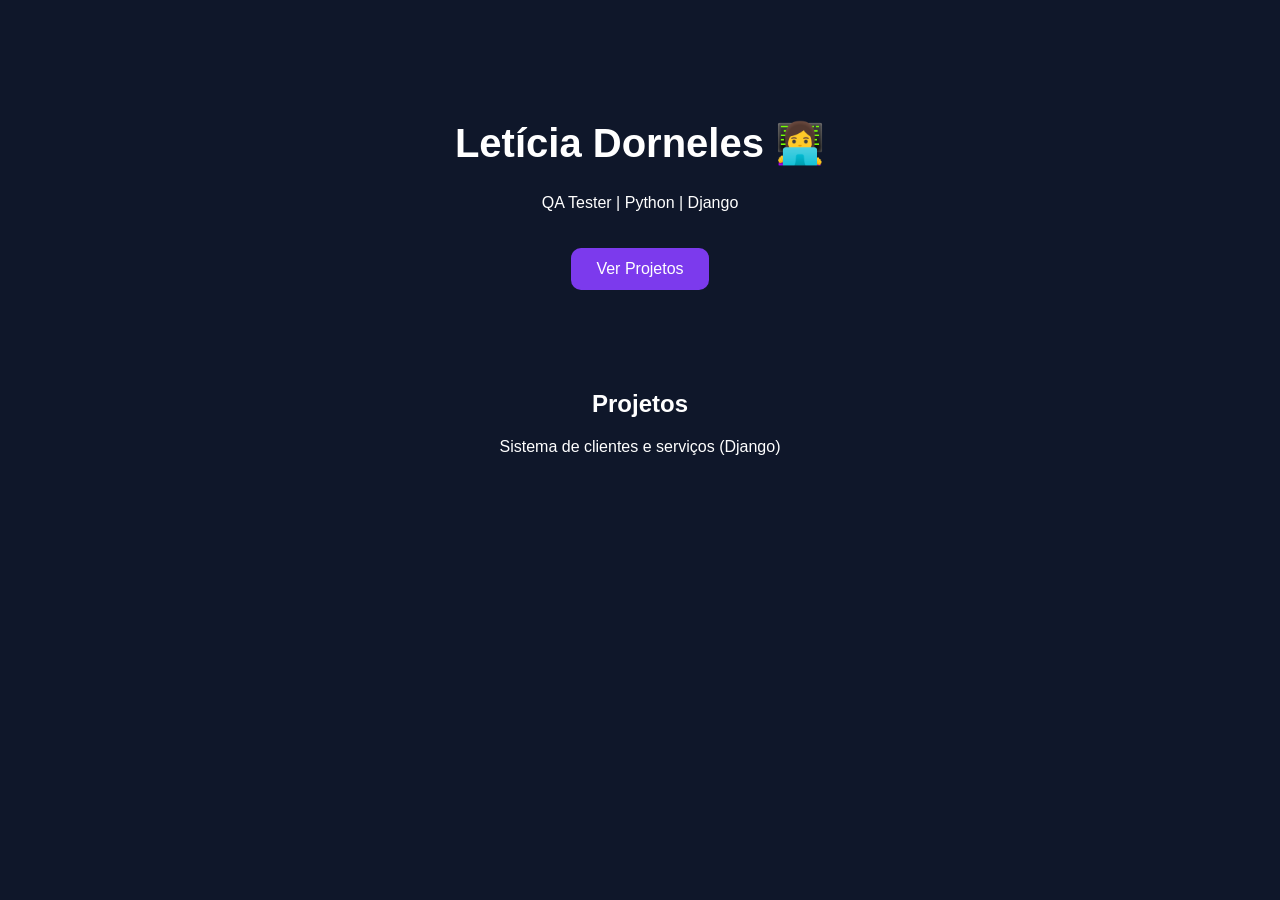
==== index.html @ 6a43550b "Add initial portfolio HTML structure" ====
<!DOCTYPE html>
<html lang="pt">
<head>
  <meta charset="UTF-8">
  <title>Letícia Dorneles | Portfólio</title>
  <style>
    body {
      margin: 0;
      font-family: Arial;
      background: #0f172a;
      color: white;
      text-align: center;
    }

    .hero {
      margin-top: 120px;
    }

    h1 {
      font-size: 40px;
    }

    .btn {
      display: inline-block;
      margin-top: 20px;
      background: #7c3aed;
      padding: 12px 25px;
      border-radius: 10px;
      text-decoration: none;
      color: white;
    }

    section {
      margin-top: 100px;
    }
  </style>
</head>

<body>

  <div class="hero">
    <h1>Letícia Dorneles 👩‍💻</h1>
    <p>QA Tester | Python | Django</p>
    <a href="#projetos" class="btn">Ver Projetos</a>
  </div>

  <section id="projetos">
    <h2>Projetos</h2>
    <p>Sistema de clientes e serviços (Django)</p>
  </section>

</body>
</html>
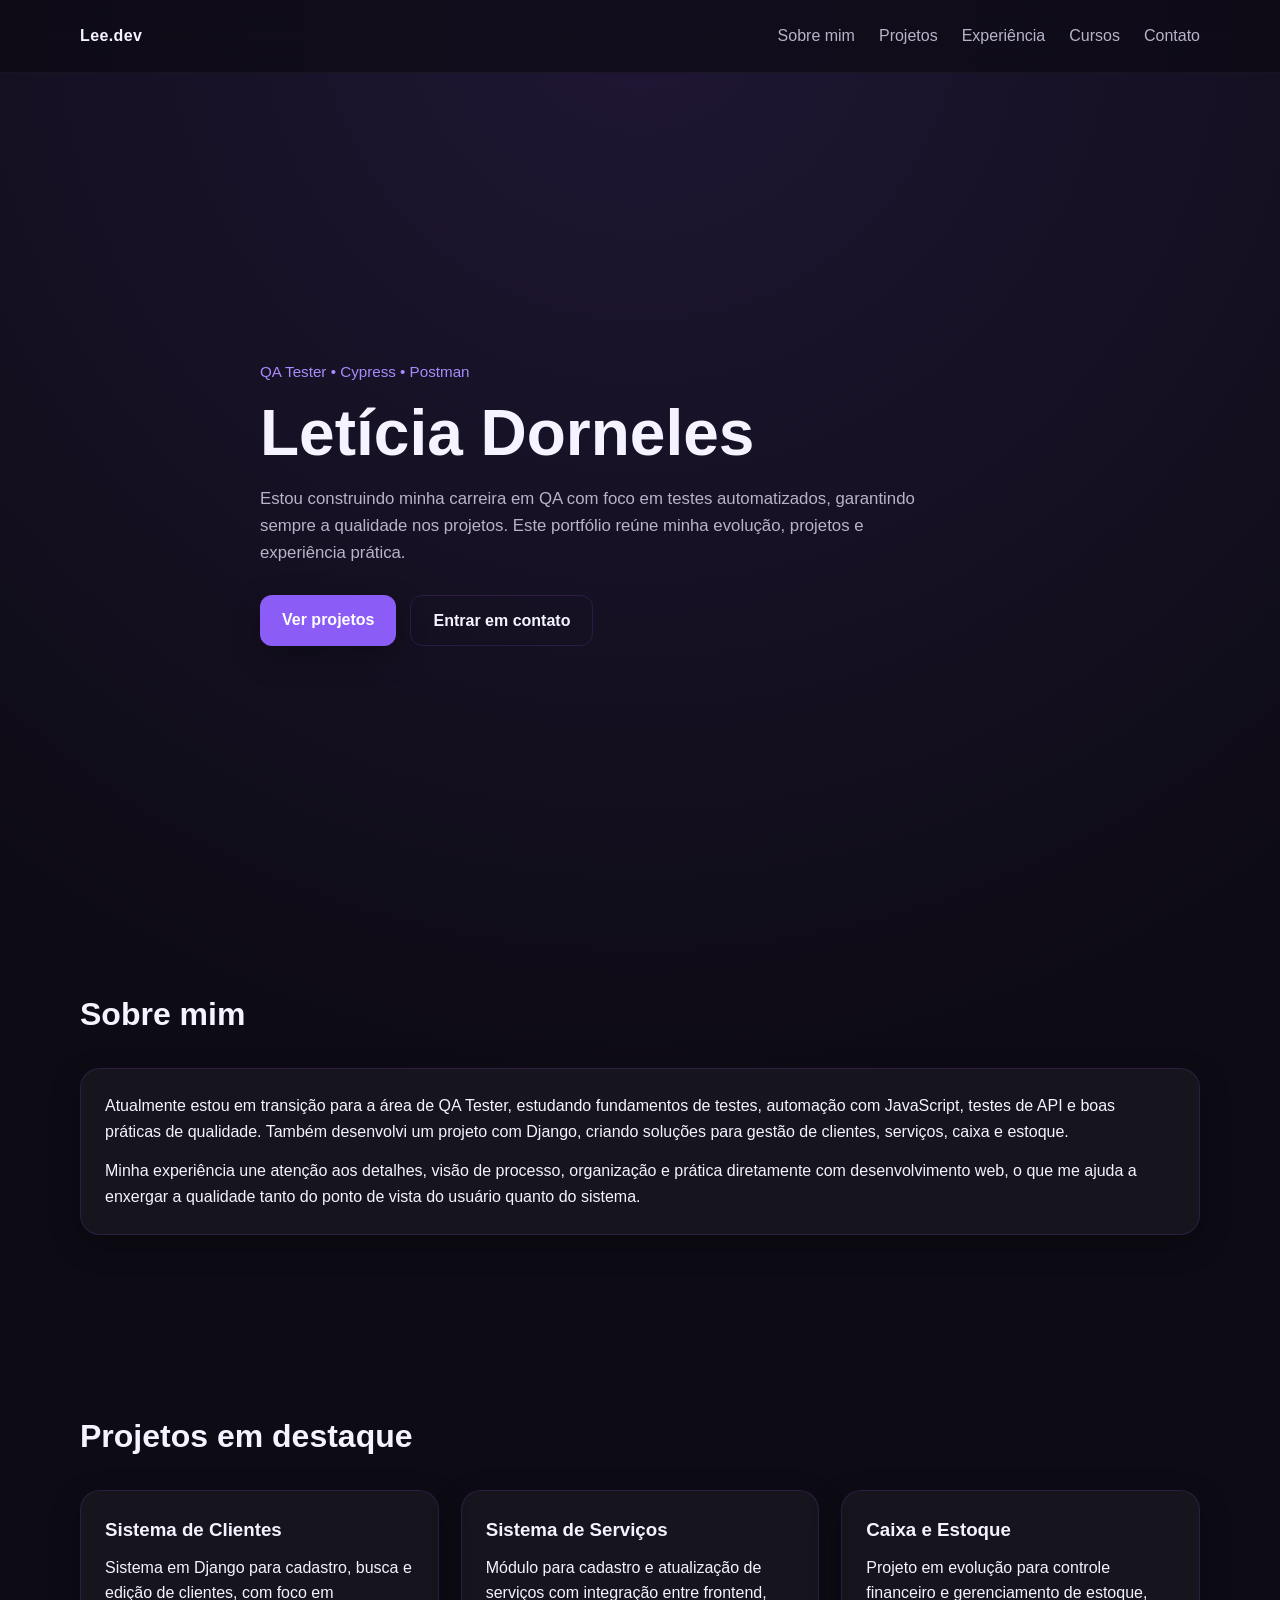
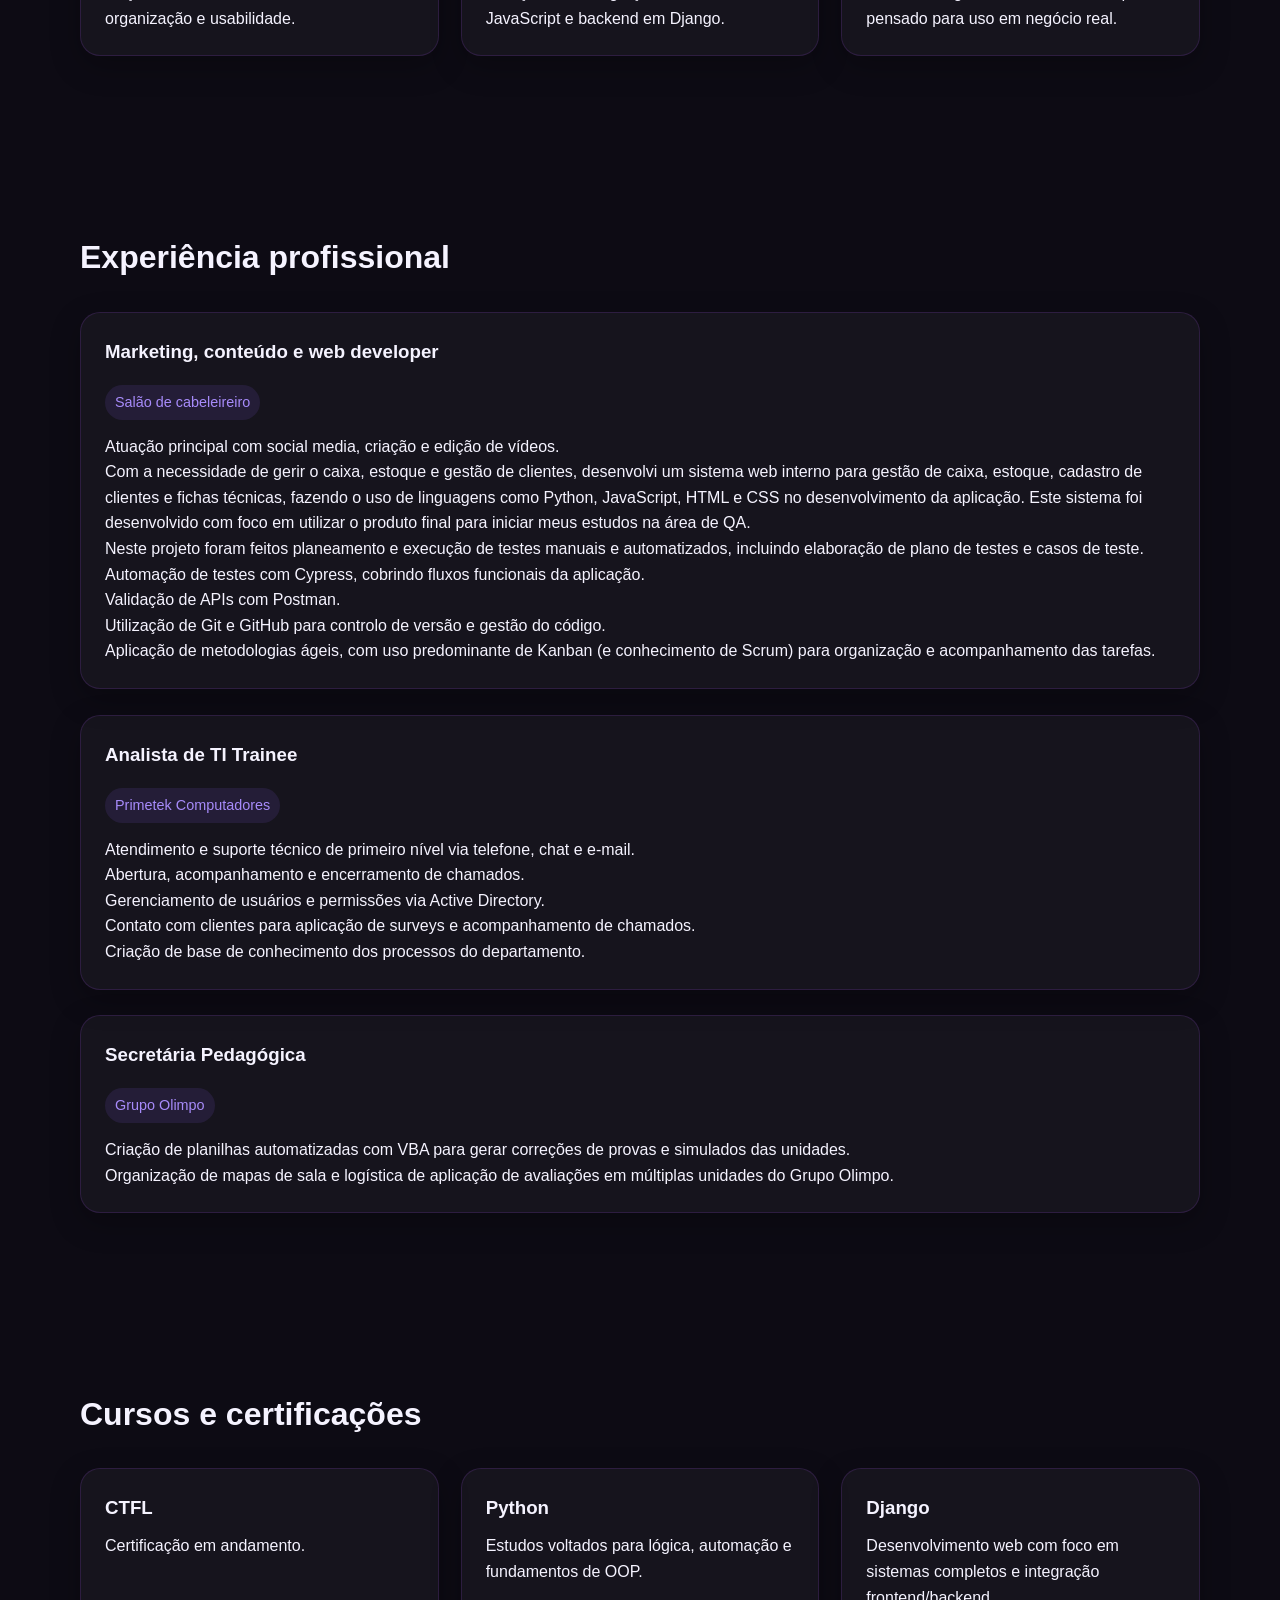
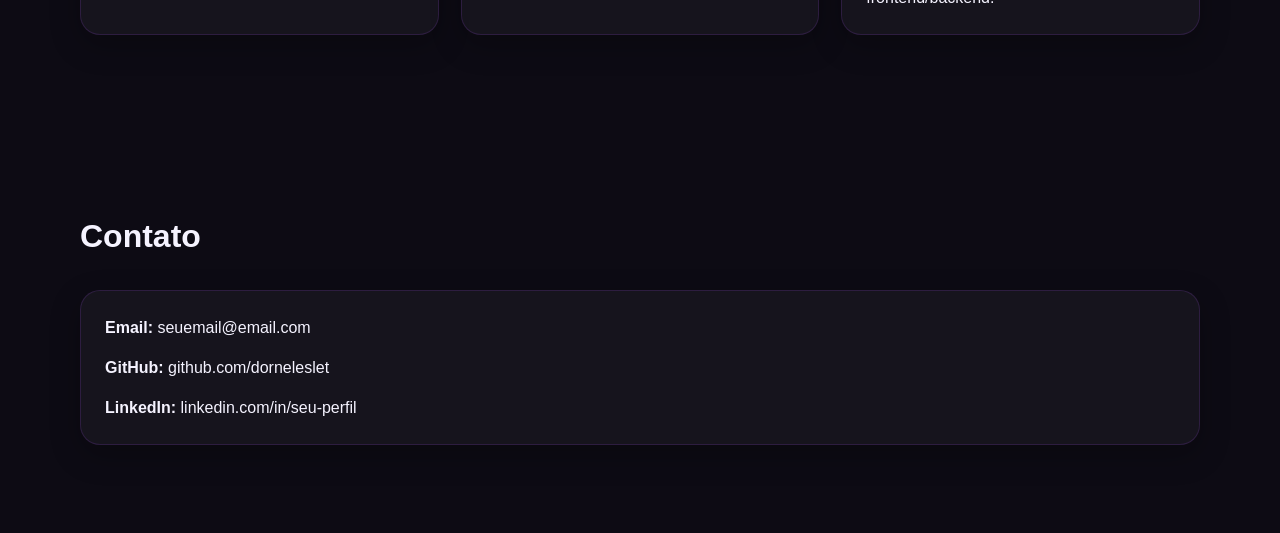
==== commit e3a874b0: "Ajustando aba experiência" ====
--- a/index.html
+++ b/index.html
@@ -1,53 +1,177 @@
 <!DOCTYPE html>
-<html lang="pt">
+<html lang="pt-BR">
 <head>
-  <meta charset="UTF-8">
-  <title>Letícia Dorneles | Portfólio</title>
-  <style>
-    body {
-      margin: 0;
-      font-family: Arial;
-      background: #0f172a;
-      color: white;
-      text-align: center;
-    }
+  <meta charset="UTF-8" />
+  <meta name="viewport" content="width=device-width, initial-scale=1.0" />
+  <title>Lee | Portfólio</title>
+  <link rel="stylesheet" href="css/style.css" />
+</head>
+<body>
+  <header class="header">
+    <nav class="nav container">
+      <a href="#inicio" class="logo">Lee.dev</a>
 
-    .hero {
-      margin-top: 120px;
-    }
+      <button class="menu-toggle" id="menu-toggle" aria-label="Abrir menu">
+        ☰
+      </button>
 
-    h1 {
-      font-size: 40px;
-    }
+      <ul class="nav-links" id="nav-links">
+        <li><a href="#sobre">Sobre mim</a></li>
+        <li><a href="#projetos">Projetos</a></li>
+        <li><a href="#experiencia">Experiência</a></li>
+        <li><a href="#cursos">Cursos</a></li>
+        <li><a href="#contato">Contato</a></li>
+      </ul>
+    </nav>
+  </header>
 
-    .btn {
-      display: inline-block;
-      margin-top: 20px;
-      background: #7c3aed;
-      padding: 12px 25px;
-      border-radius: 10px;
-      text-decoration: none;
-      color: white;
-    }
+  <main>
+    <section id="inicio" class="hero">
+      <div class="container hero-content">
+        <p class="eyebrow">QA Tester • Cypress • Postman</p>
+        <h1>Letícia Dorneles</h1>
+        <p class="hero-text">
+          Estou construindo minha carreira em QA com foco em testes automatizados,
+          garantindo sempre a qualidade nos projetos.
+          Este portfólio reúne minha evolução,
+          projetos e experiência prática.
+        </p>
+        <div class="hero-actions">
+          <a href="#projetos" class="btn btn-primary">Ver projetos</a>
+          <a href="#contato" class="btn btn-secondary">Entrar em contato</a>
+        </div>
+      </div>
+    </section>
 
-    section {
-      margin-top: 100px;
-    }
-  </style>
-</head>
+    <section id="sobre" class="section">
+      <div class="container">
+        <h2 class="section-title">Sobre mim</h2>
+        <div class="card">
+          <p>
+            Atualmente estou em transição para a área de QA Tester, estudando fundamentos
+            de testes, automação com JavaScript, testes de API e boas práticas de qualidade.
+            Também desenvolvi um projeto com Django, criando soluções para gestão de clientes,
+            serviços, caixa e estoque.
+          </p>
+          <p>
+            Minha experiência une atenção aos detalhes, visão de processo, organização
+            e prática diretamente com desenvolvimento web, o que me ajuda a enxergar a qualidade
+            tanto do ponto de vista do usuário quanto do sistema.
+          </p>
+        </div>
+      </div>
+    </section>
 
-<body>
+    <section id="projetos" class="section">
+      <div class="container">
+        <h2 class="section-title">Projetos em destaque</h2>
+        <div class="grid">
+          <article class="card project-card">
+            <h3>Sistema de Clientes</h3>
+            <p>
+              Sistema em Django para cadastro, busca e edição de clientes, com foco em
+              organização e usabilidade.
+            </p>
+          </article>
 
-  <div class="hero">
-    <h1>Letícia Dorneles 👩‍💻</h1>
-    <p>QA Tester | Python | Django</p>
-    <a href="#projetos" class="btn">Ver Projetos</a>
-  </div>
+          <article class="card project-card">
+            <h3>Sistema de Serviços</h3>
+            <p>
+              Módulo para cadastro e atualização de serviços com integração entre frontend,
+              JavaScript e backend em Django.
+            </p>
+          </article>
 
-  <section id="projetos">
-    <h2>Projetos</h2>
-    <p>Sistema de clientes e serviços (Django)</p>
-  </section>
+          <article class="card project-card">
+            <h3>Caixa e Estoque</h3>
+            <p>
+              Projeto em evolução para controle financeiro e gerenciamento de estoque,
+              pensado para uso em negócio real.
+            </p>
+          </article>
+        </div>
+      </div>
+    </section>
 
+    <section id="experiencia" class="section">
+      <div class="container">
+        <h2 class="section-title">Experiência profissional</h2>
+        <div class="card">
+          <h3>Marketing, conteúdo e web developer</h3>
+          <span class="tag">Salão de cabeleireiro</span>
+          <p>
+            Atuação principal com social media, criação e edição de vídeos. <br>
+            Com a necessidade de gerir o caixa, estoque e gestão de clientes, desenvolvi um sistema web interno
+            para gestão de caixa, estoque, cadastro de clientes e fichas técnicas, fazendo o uso de linguagens como Python, JavaScript,
+            HTML e CSS no desenvolvimento da aplicação. Este sistema foi desenvolvido com foco em utilizar o produto final para iniciar
+            meus estudos na área de QA. <br>
+            Neste projeto foram feitos planeamento e execução de testes manuais e automatizados, incluindo elaboração de plano de testes e casos de teste. <br>
+            Automação de testes com Cypress, cobrindo fluxos funcionais da aplicação. <br>
+            Validação de APIs com Postman. <br>
+            Utilização de Git e GitHub para controlo de versão e gestão do código. <br>
+            Aplicação de metodologias ágeis, com uso predominante de Kanban (e conhecimento de Scrum) para organização e acompanhamento das tarefas.
+          </p>
+        </div>
+        <br>
+        <div class="card">
+          <h3>Analista de TI Trainee</h3>
+          <span class="tag">Primetek Computadores</span>
+          <p>
+            Atendimento e suporte técnico de primeiro nível via telefone, chat e e-mail. <br>
+            Abertura, acompanhamento e encerramento de chamados. <br>
+            Gerenciamento de usuários e permissões via Active Directory. <br>
+            Contato com clientes para aplicação de surveys e acompanhamento de chamados. <br>
+            Criação de base de conhecimento dos processos do departamento. <br>
+          </p>
+        </div>
+        <br>
+        <div class="card">
+          <h3>Secretária Pedagógica</h3>
+          <span class="tag">Grupo Olimpo</span>
+          <p>
+            Criação de planilhas automatizadas com VBA para gerar correções de provas e simulados das unidades. <br>
+            Organização de mapas de sala e logística de aplicação de avaliações em múltiplas unidades do Grupo Olimpo. <br>
+          </p>
+        </div>
+      </div>
+
+      
+    </section>
+
+    <section id="cursos" class="section">
+      <div class="container">
+        <h2 class="section-title">Cursos e certificações</h2>
+        <div class="grid">
+          <div class="card">
+            <h3>CTFL</h3>
+            <p>Certificação em andamento.</p>
+          </div>
+
+          <div class="card">
+            <h3>Python</h3>
+            <p>Estudos voltados para lógica, automação e fundamentos de OOP.</p>
+          </div>
+
+          <div class="card">
+            <h3>Django</h3>
+            <p>Desenvolvimento web com foco em sistemas completos e integração frontend/backend.</p>
+          </div>
+        </div>
+      </div>
+    </section>
+
+    <section id="contato" class="section">
+      <div class="container">
+        <h2 class="section-title">Contato</h2>
+        <div class="card">
+          <p><strong>Email:</strong> seuemail@email.com</p>
+          <p><strong>GitHub:</strong> github.com/dorneleslet</p>
+          <p><strong>LinkedIn:</strong> linkedin.com/in/seu-perfil</p>
+        </div>
+      </div>
+    </section>
+  </main>
+
+  <script src="js/script.js"></script>
 </body>
-</html>
+</html>
--- a/css/style.css
+++ b/css/style.css
@@ -0,0 +1,231 @@
+:root {
+  --bg: #0d0b14;
+  --bg-soft: #151221;
+  --card: rgba(255, 255, 255, 0.04);
+  --border: rgba(168, 85, 247, 0.16);
+  --text: #f5f3ff;
+  --text-soft: #b9b3c9;
+  --primary: #8b5cf6;
+  --primary-soft: #a78bfa;
+  --shadow: 0 10px 30px rgba(0, 0, 0, 0.25);
+}
+
+* {
+  margin: 0;
+  padding: 0;
+  box-sizing: border-box;
+}
+
+html {
+  scroll-behavior: smooth;
+}
+
+body {
+  background:
+    radial-gradient(circle at top, rgba(139, 92, 246, 0.14), transparent 30%),
+    var(--bg);
+  color: var(--text);
+  font-family: Arial, Helvetica, sans-serif;
+  line-height: 1.6;
+}
+
+a {
+  color: inherit;
+  text-decoration: none;
+}
+
+ul {
+  list-style: none;
+}
+
+.container {
+  width: min(1120px, 90%);
+  margin: 0 auto;
+}
+
+.header {
+  position: sticky;
+  top: 0;
+  z-index: 1000;
+  backdrop-filter: blur(16px);
+  background: rgba(13, 11, 20, 0.72);
+  border-bottom: 1px solid rgba(255, 255, 255, 0.04);
+}
+
+.nav {
+  min-height: 72px;
+  display: flex;
+  align-items: center;
+  justify-content: space-between;
+}
+
+.logo {
+  font-weight: 700;
+  letter-spacing: 0.4px;
+}
+
+.nav-links {
+  display: flex;
+  gap: 24px;
+}
+
+.nav-links a {
+  color: var(--text-soft);
+  transition: 0.25s;
+}
+
+.nav-links a:hover {
+  color: var(--primary-soft);
+}
+
+.menu-toggle {
+  display: none;
+  background: transparent;
+  border: none;
+  color: var(--text);
+  font-size: 28px;
+  cursor: pointer;
+}
+
+.hero {
+  min-height: calc(100vh - 72px);
+  display: flex;
+  align-items: center;
+  padding: 72px 0 40px;
+}
+
+.hero-content {
+  max-width: 760px;
+}
+
+.eyebrow {
+  color: var(--primary-soft);
+  margin-bottom: 14px;
+  font-size: 0.95rem;
+}
+
+.hero h1 {
+  font-size: clamp(2.2rem, 5vw, 4.2rem);
+  line-height: 1.1;
+  margin-bottom: 18px;
+}
+
+.hero-text {
+  max-width: 680px;
+  color: var(--text-soft);
+  margin-bottom: 28px;
+  font-size: 1.05rem;
+}
+
+.hero-actions {
+  display: flex;
+  gap: 14px;
+  flex-wrap: wrap;
+}
+
+.btn {
+  display: inline-block;
+  padding: 12px 22px;
+  border-radius: 12px;
+  font-weight: 600;
+  transition: 0.25s ease;
+}
+
+.btn-primary {
+  background: var(--primary);
+  color: white;
+  box-shadow: var(--shadow);
+}
+
+.btn-primary:hover {
+  transform: translateY(-2px);
+  background: #7c3aed;
+}
+
+.btn-secondary {
+  border: 1px solid var(--border);
+  background: transparent;
+  color: var(--text);
+}
+
+.btn-secondary:hover {
+  background: rgba(255, 255, 255, 0.04);
+}
+
+.section {
+  padding: 88px 0;
+}
+
+.section-title {
+  font-size: 2rem;
+  margin-bottom: 28px;
+}
+
+.grid {
+  display: grid;
+  grid-template-columns: repeat(3, 1fr);
+  gap: 22px;
+}
+
+.card {
+  background: var(--card);
+  border: 1px solid var(--border);
+  border-radius: 20px;
+  padding: 24px;
+  box-shadow: var(--shadow);
+}
+
+.card h3 {
+  margin-bottom: 10px;
+}
+
+.card p + p {
+  margin-top: 14px;
+}
+
+.project-card {
+  transition: transform 0.25s ease, border-color 0.25s ease;
+}
+
+.project-card:hover {
+  transform: translateY(-4px);
+  border-color: rgba(168, 85, 247, 0.32);
+}
+
+.tag {
+  display: inline-block;
+  margin: 8px 0 14px;
+  padding: 6px 10px;
+  border-radius: 999px;
+  background: rgba(139, 92, 246, 0.12);
+  color: var(--primary-soft);
+  font-size: 0.9rem;
+}
+
+@media (max-width: 900px) {
+  .grid {
+    grid-template-columns: 1fr;
+  }
+
+  .nav-links {
+    position: absolute;
+    top: 72px;
+    right: 5%;
+    width: 220px;
+    flex-direction: column;
+    gap: 16px;
+    padding: 20px;
+    border-radius: 16px;
+    background: #171322;
+    border: 1px solid var(--border);
+    display: none;
+  }
+
+  .nav-links.active {
+    display: flex;
+  }
+
+  .menu-toggle {
+    display: block;
+  }
+}
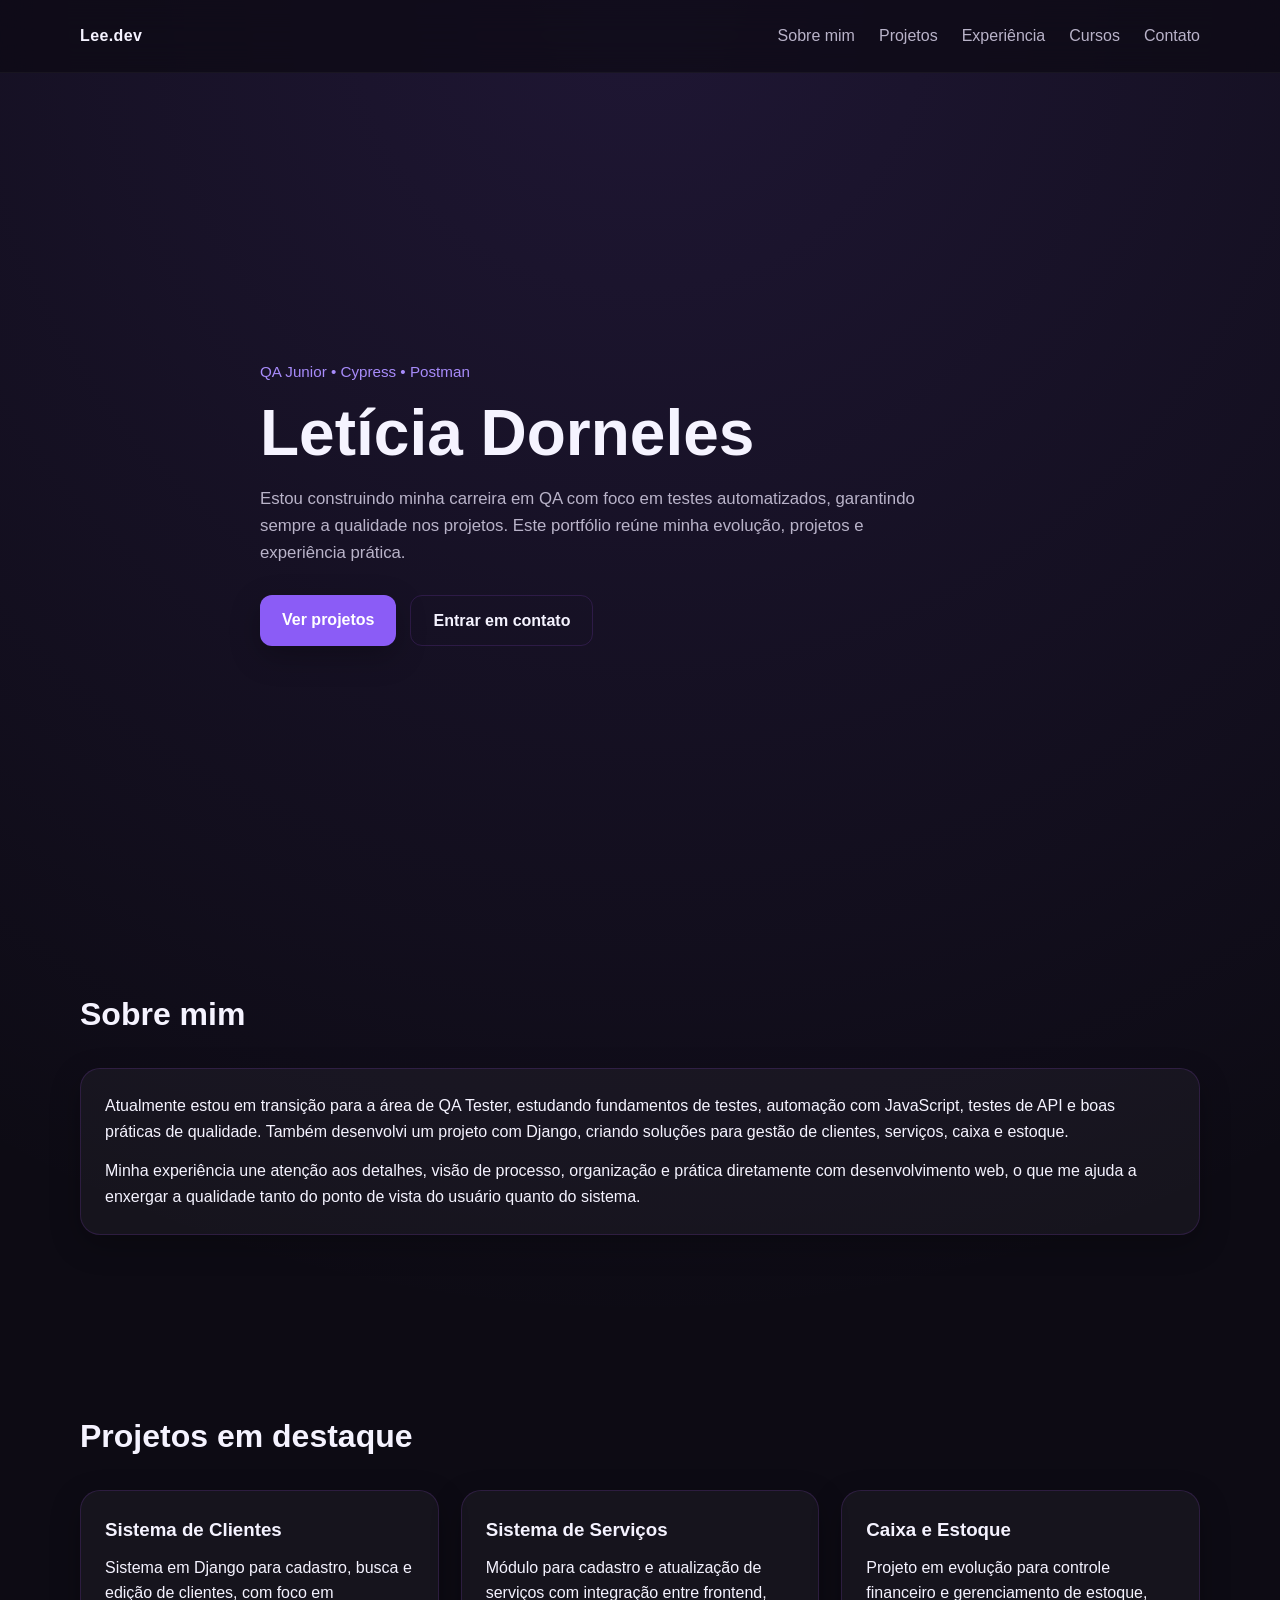
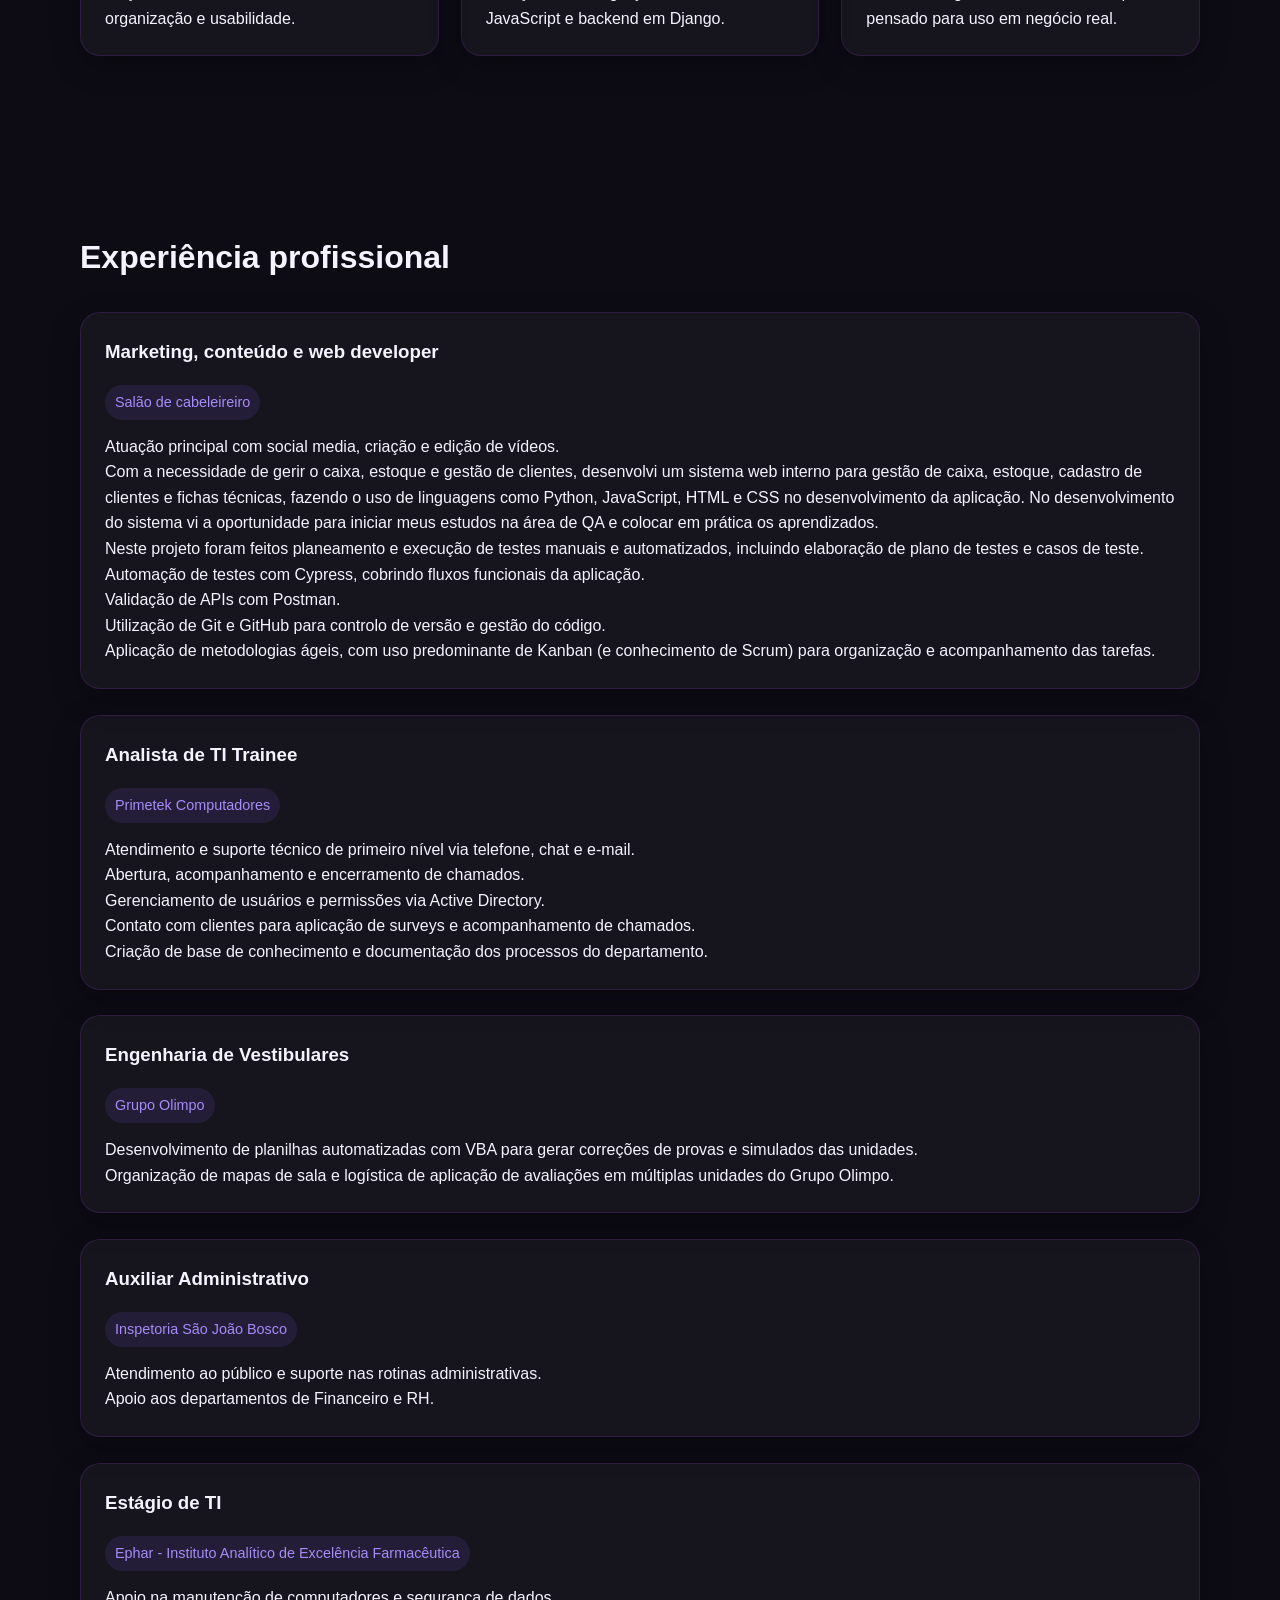
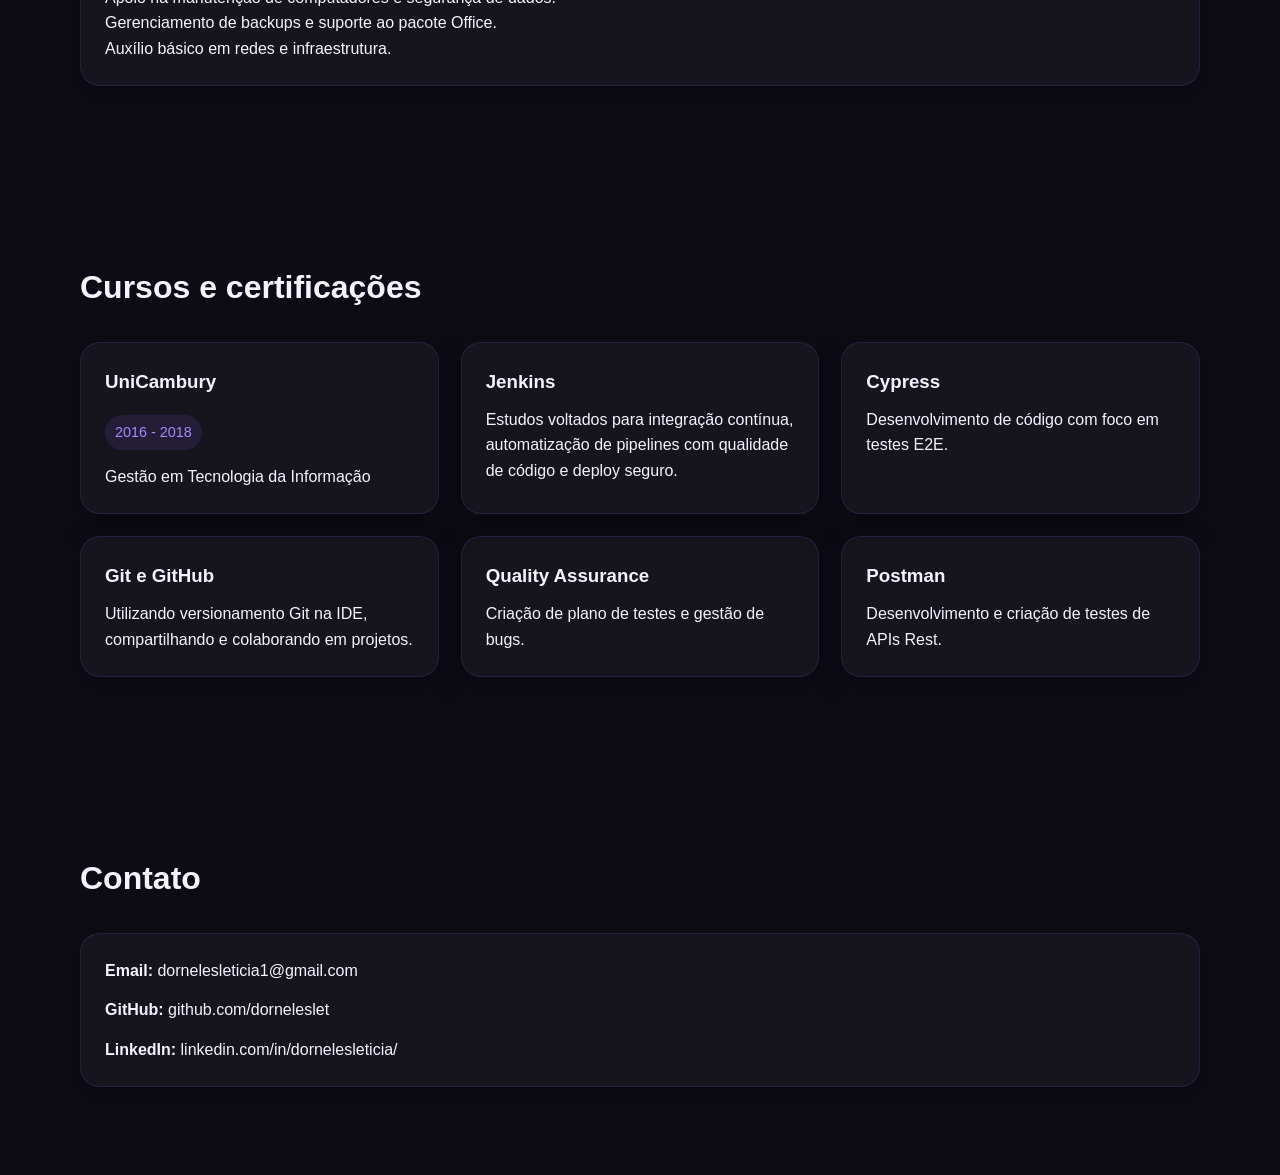
==== commit f71ed3b5: "Adicionando informações em experiência e cursos" ====
--- a/index.html
+++ b/index.html
@@ -28,7 +28,7 @@
   <main>
     <section id="inicio" class="hero">
       <div class="container hero-content">
-        <p class="eyebrow">QA Tester • Cypress • Postman</p>
+        <p class="eyebrow">QA Junior • Cypress • Postman</p>
         <h1>Letícia Dorneles</h1>
         <p class="hero-text">
           Estou construindo minha carreira em QA com foco em testes automatizados,
@@ -103,8 +103,8 @@
             Atuação principal com social media, criação e edição de vídeos. <br>
             Com a necessidade de gerir o caixa, estoque e gestão de clientes, desenvolvi um sistema web interno
             para gestão de caixa, estoque, cadastro de clientes e fichas técnicas, fazendo o uso de linguagens como Python, JavaScript,
-            HTML e CSS no desenvolvimento da aplicação. Este sistema foi desenvolvido com foco em utilizar o produto final para iniciar
-            meus estudos na área de QA. <br>
+            HTML e CSS no desenvolvimento da aplicação. No desenvolvimento do sistema vi a oportunidade para iniciar
+            meus estudos na área de QA e colocar em prática os aprendizados. <br>
             Neste projeto foram feitos planeamento e execução de testes manuais e automatizados, incluindo elaboração de plano de testes e casos de teste. <br>
             Automação de testes com Cypress, cobrindo fluxos funcionais da aplicação. <br>
             Validação de APIs com Postman. <br>
@@ -121,16 +121,35 @@
             Abertura, acompanhamento e encerramento de chamados. <br>
             Gerenciamento de usuários e permissões via Active Directory. <br>
             Contato com clientes para aplicação de surveys e acompanhamento de chamados. <br>
-            Criação de base de conhecimento dos processos do departamento. <br>
-          </p>
-        </div>
-        <br>
-        <div class="card">
-          <h3>Secretária Pedagógica</h3>
+            Criação de base de conhecimento e documentação dos processos do departamento. <br>
+          </p>
+        </div>
+        <br>
+        <div class="card">
+          <h3>Engenharia de Vestibulares</h3>
           <span class="tag">Grupo Olimpo</span>
           <p>
-            Criação de planilhas automatizadas com VBA para gerar correções de provas e simulados das unidades. <br>
+            Desenvolvimento de planilhas automatizadas com VBA para gerar correções de provas e simulados das unidades. <br>
             Organização de mapas de sala e logística de aplicação de avaliações em múltiplas unidades do Grupo Olimpo. <br>
+          </p>
+        </div>
+        <br>
+        <div class="card">
+          <h3> Auxiliar Administrativo</h3>
+          <span class="tag">Inspetoria São João Bosco</span>
+          <p>
+            Atendimento ao público e suporte nas rotinas administrativas. <br>
+            Apoio aos departamentos de Financeiro e RH. <br>
+          </p>
+        </div>
+        <br>
+        <div class="card">
+          <h3>Estágio de TI</h3>
+          <span class="tag">Ephar - Instituto Analítico de Excelência Farmacêutica</span>
+          <p>
+            Apoio na manutenção de computadores e segurança de dados. <br>
+            Gerenciamento de backups e suporte ao pacote Office. <br>
+            Auxílio básico em redes e infraestrutura. <br>
           </p>
         </div>
       </div>
@@ -143,18 +162,34 @@
         <h2 class="section-title">Cursos e certificações</h2>
         <div class="grid">
           <div class="card">
-            <h3>CTFL</h3>
-            <p>Certificação em andamento.</p>
-          </div>
-
-          <div class="card">
-            <h3>Python</h3>
-            <p>Estudos voltados para lógica, automação e fundamentos de OOP.</p>
-          </div>
-
-          <div class="card">
-            <h3>Django</h3>
-            <p>Desenvolvimento web com foco em sistemas completos e integração frontend/backend.</p>
+            <h3>UniCambury</h3>
+            <span class="tag">2016 - 2018</span>
+            <p>Gestão em Tecnologia da Informação</p>
+          </div>
+
+          <div class="card">
+            <h3>Jenkins</h3>
+            <p>Estudos voltados para integração contínua, automatização de pipelines com qualidade de código e deploy seguro.</p>
+          </div>
+
+          <div class="card">
+            <h3>Cypress</h3>
+            <p>Desenvolvimento de código com foco em testes E2E.</p>
+          </div>
+
+          <div class="card">
+            <h3>Git e GitHub</h3>
+            <p>Utilizando versionamento Git na IDE, compartilhando e colaborando em projetos.</p>
+          </div>
+
+          <div class="card">
+            <h3>Quality Assurance</h3>
+            <p>Criação de plano de testes e gestão de bugs.</p>
+          </div>
+
+          <div class="card">
+            <h3>Postman</h3>
+            <p>Desenvolvimento e criação de testes de APIs Rest.</p>
           </div>
         </div>
       </div>
@@ -164,9 +199,9 @@
       <div class="container">
         <h2 class="section-title">Contato</h2>
         <div class="card">
-          <p><strong>Email:</strong> seuemail@email.com</p>
+          <p><strong>Email:</strong> dornelesleticia1@gmail.com</p>
           <p><strong>GitHub:</strong> github.com/dorneleslet</p>
-          <p><strong>LinkedIn:</strong> linkedin.com/in/seu-perfil</p>
+          <p><strong>LinkedIn:</strong> linkedin.com/in/dornelesleticia/</p>
         </div>
       </div>
     </section>
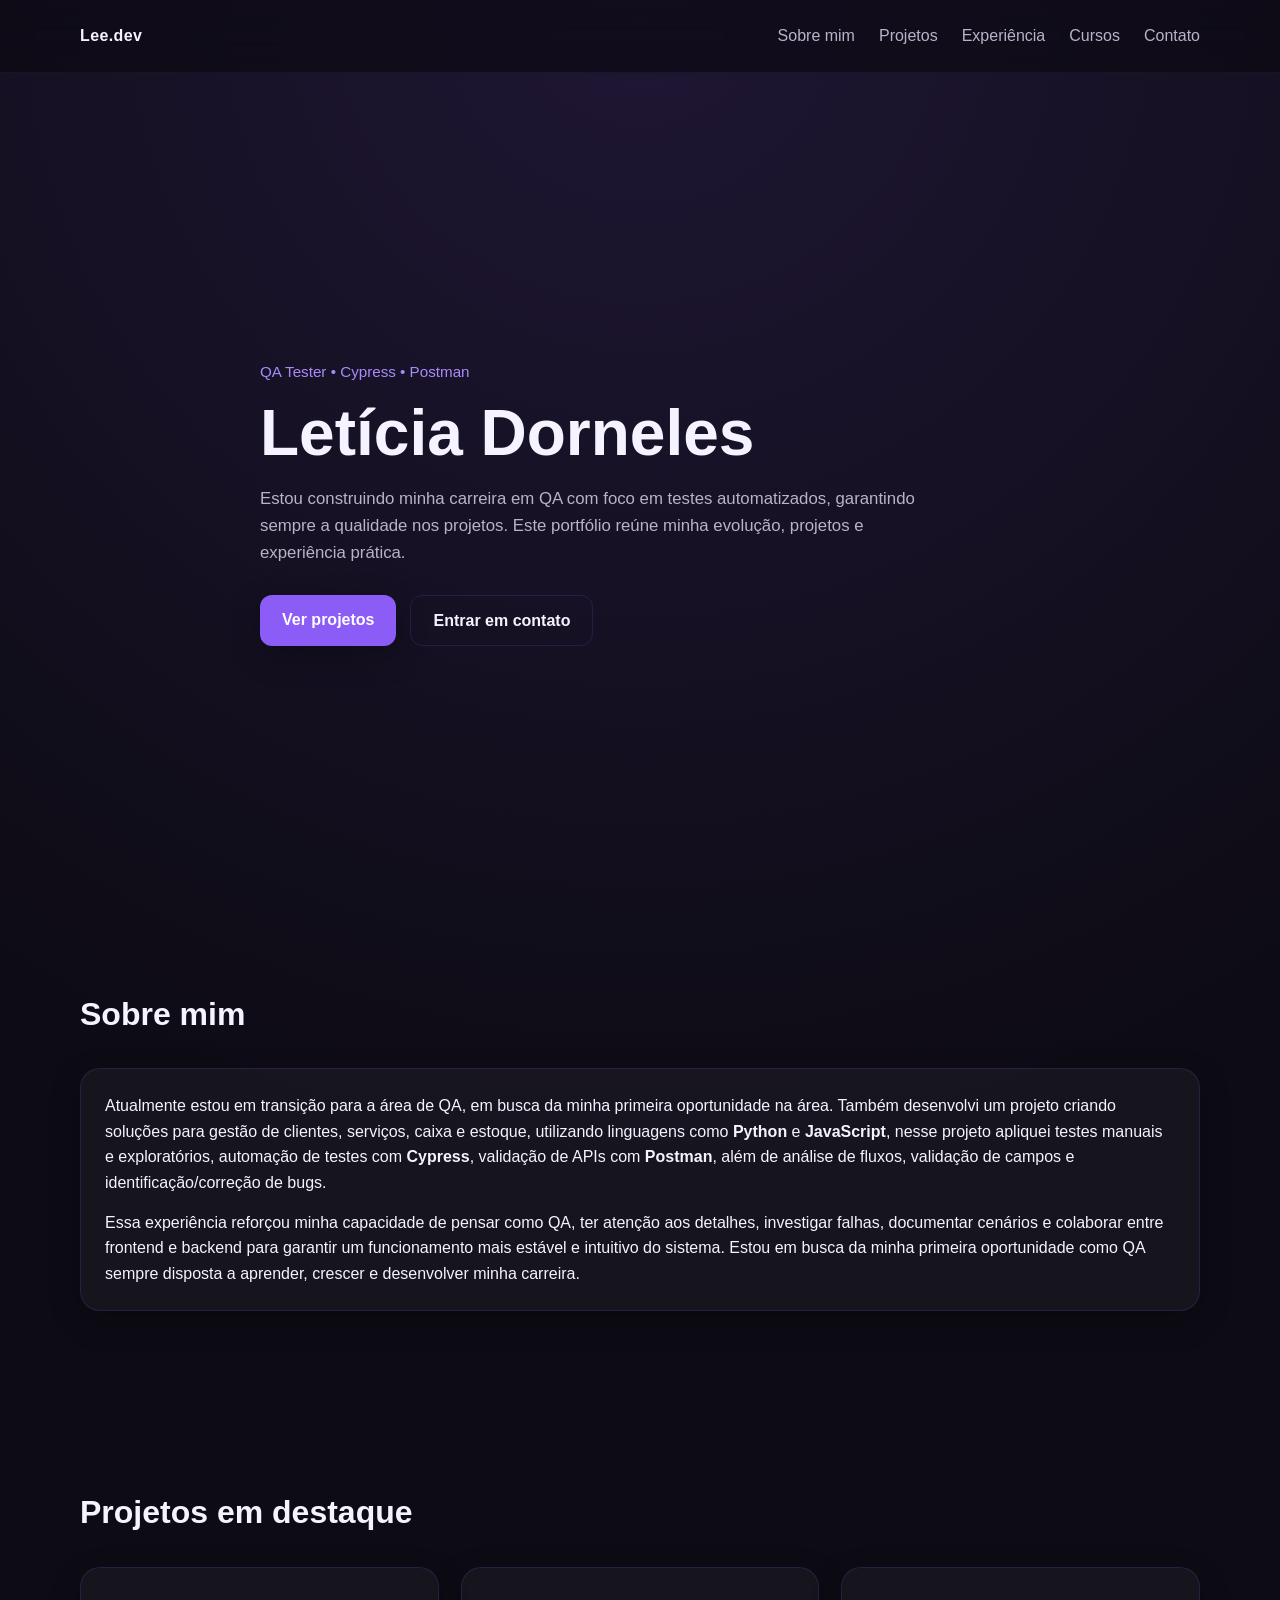
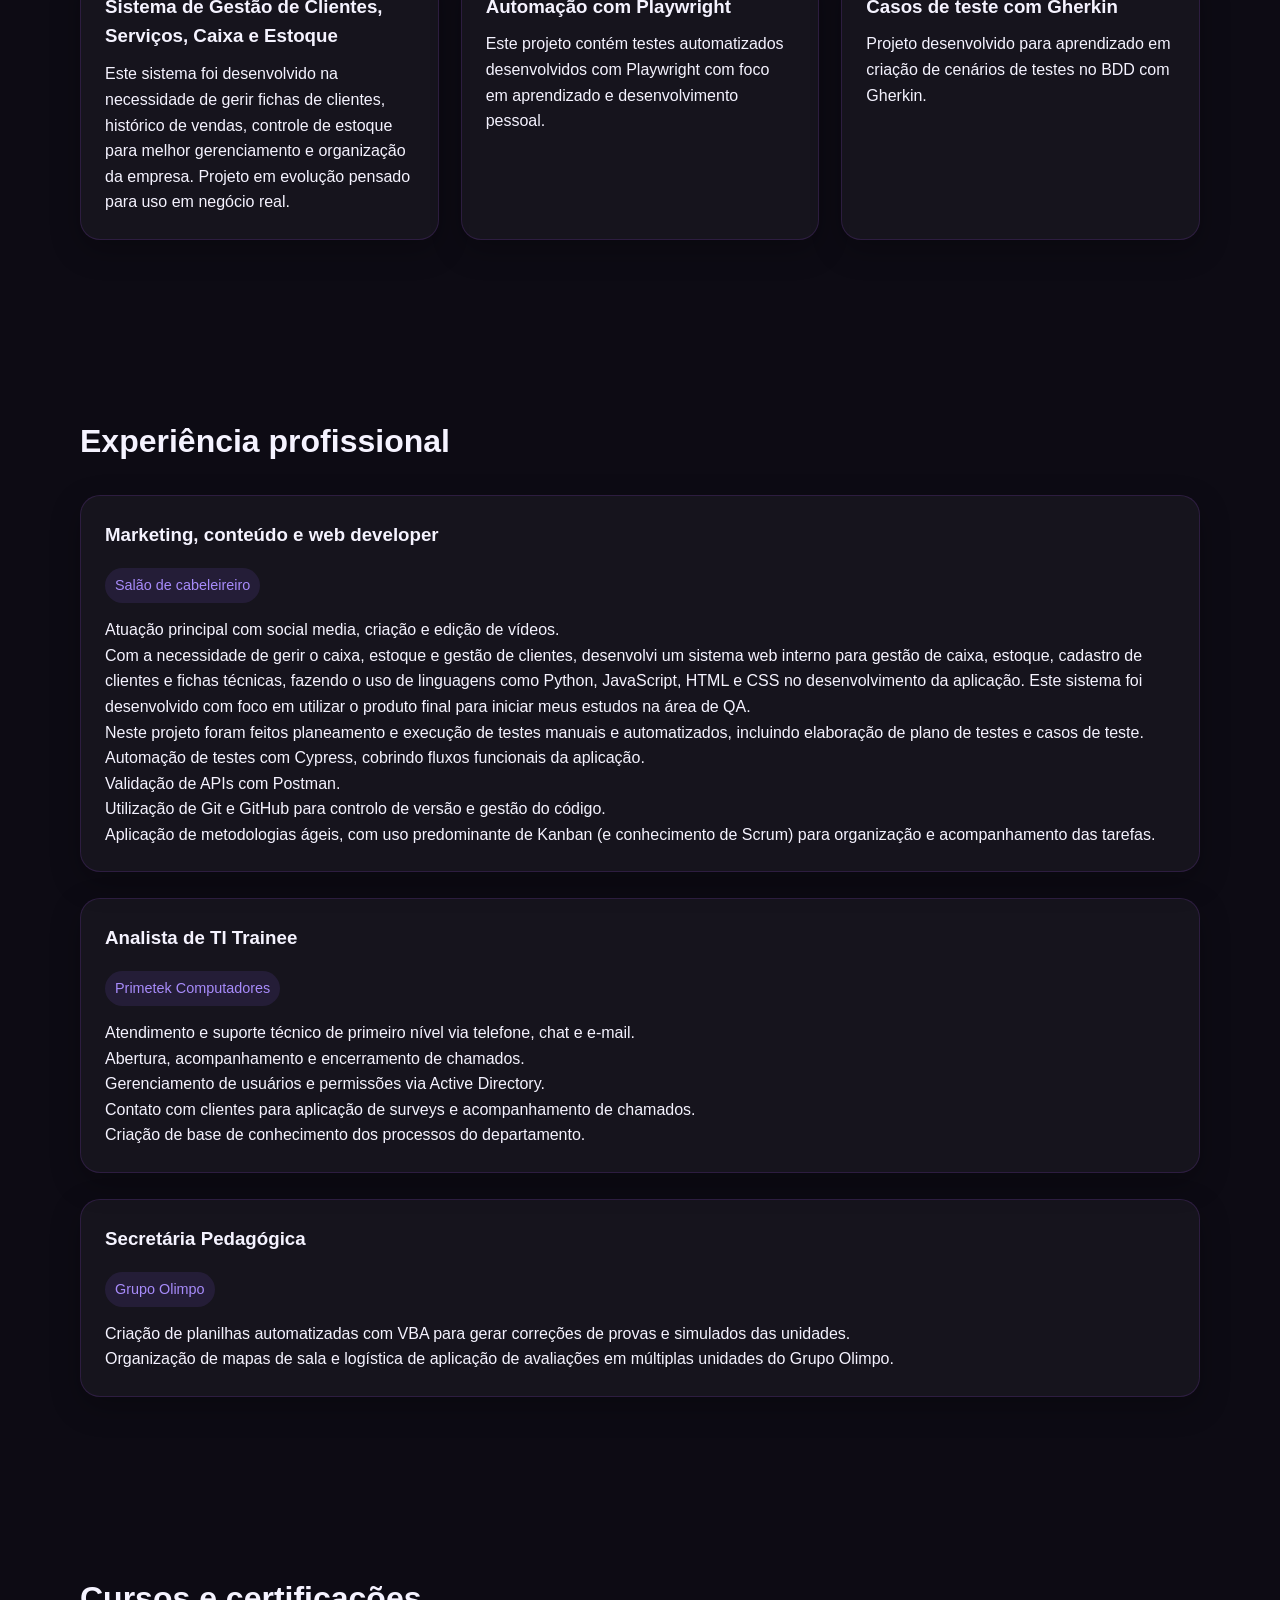
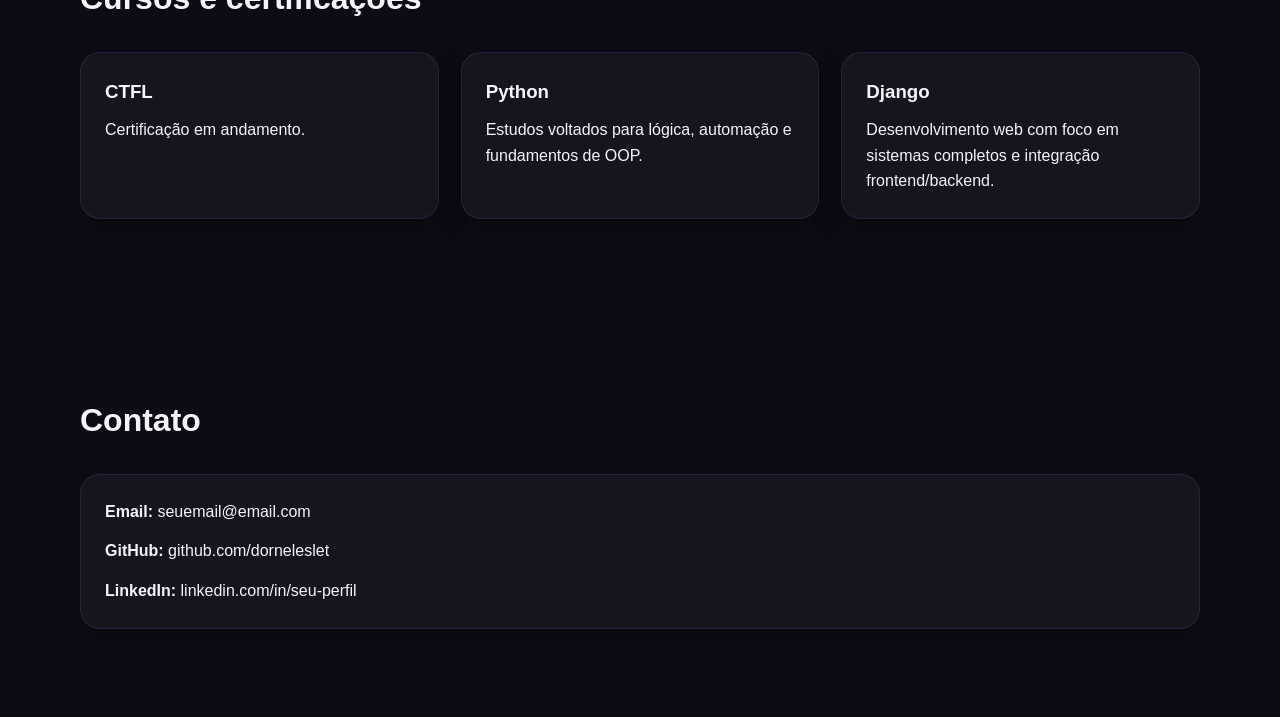
==== commit ddd9a0e2: "Adicionando informações em Sobre Mim" ====
--- a/index.html
+++ b/index.html
@@ -28,7 +28,7 @@
   <main>
     <section id="inicio" class="hero">
       <div class="container hero-content">
-        <p class="eyebrow">QA Junior • Cypress • Postman</p>
+        <p class="eyebrow">QA Tester • Cypress • Postman</p>
         <h1>Letícia Dorneles</h1>
         <p class="hero-text">
           Estou construindo minha carreira em QA com foco em testes automatizados,
@@ -48,15 +48,16 @@
         <h2 class="section-title">Sobre mim</h2>
         <div class="card">
           <p>
-            Atualmente estou em transição para a área de QA Tester, estudando fundamentos
-            de testes, automação com JavaScript, testes de API e boas práticas de qualidade.
-            Também desenvolvi um projeto com Django, criando soluções para gestão de clientes,
-            serviços, caixa e estoque.
+            Atualmente estou em transição para a área de QA, em busca da minha primeira oportunidade na área.
+            Também desenvolvi um projeto criando soluções para gestão de clientes, serviços, caixa e estoque,
+            utilizando linguagens como <strong>Python</strong> e <strong>JavaScript</strong>, nesse projeto apliquei testes manuais e exploratórios,
+            automação de testes com <strong>Cypress</strong>, validação de APIs com <strong>Postman</strong>, além de análise de fluxos,
+            validação de campos e identificação/correção de bugs.
           </p>
           <p>
-            Minha experiência une atenção aos detalhes, visão de processo, organização
-            e prática diretamente com desenvolvimento web, o que me ajuda a enxergar a qualidade
-            tanto do ponto de vista do usuário quanto do sistema.
+            Essa experiência reforçou minha capacidade de pensar como QA, ter atenção aos detalhes, investigar falhas,
+            documentar cenários e colaborar entre frontend e backend para garantir um funcionamento mais estável e intuitivo do sistema.
+            Estou em busca da minha primeira oportunidade como QA sempre disposta a aprender, crescer e desenvolver minha carreira.
           </p>
         </div>
       </div>
@@ -67,26 +68,24 @@
         <h2 class="section-title">Projetos em destaque</h2>
         <div class="grid">
           <article class="card project-card">
-            <h3>Sistema de Clientes</h3>
+            <h3>Sistema de Gestão de Clientes, Serviços, Caixa e Estoque</h3>
             <p>
-              Sistema em Django para cadastro, busca e edição de clientes, com foco em
-              organização e usabilidade.
+              Este sistema foi desenvolvido na necessidade de gerir fichas de clientes, histórico de vendas, controle de estoque
+              para melhor gerenciamento e organização da empresa. Projeto em evolução pensado para uso em negócio real.
             </p>
           </article>
 
           <article class="card project-card">
-            <h3>Sistema de Serviços</h3>
+            <h3>Automação com Playwright</h3>
             <p>
-              Módulo para cadastro e atualização de serviços com integração entre frontend,
-              JavaScript e backend em Django.
+              Este projeto contém testes automatizados desenvolvidos com Playwright com foco em aprendizado e desenvolvimento pessoal.
             </p>
           </article>
 
           <article class="card project-card">
-            <h3>Caixa e Estoque</h3>
+            <h3>Casos de teste com Gherkin</h3>
             <p>
-              Projeto em evolução para controle financeiro e gerenciamento de estoque,
-              pensado para uso em negócio real.
+              Projeto desenvolvido para aprendizado em criação de cenários de testes no BDD com Gherkin.
             </p>
           </article>
         </div>
@@ -103,8 +102,8 @@
             Atuação principal com social media, criação e edição de vídeos. <br>
             Com a necessidade de gerir o caixa, estoque e gestão de clientes, desenvolvi um sistema web interno
             para gestão de caixa, estoque, cadastro de clientes e fichas técnicas, fazendo o uso de linguagens como Python, JavaScript,
-            HTML e CSS no desenvolvimento da aplicação. No desenvolvimento do sistema vi a oportunidade para iniciar
-            meus estudos na área de QA e colocar em prática os aprendizados. <br>
+            HTML e CSS no desenvolvimento da aplicação. Este sistema foi desenvolvido com foco em utilizar o produto final para iniciar
+            meus estudos na área de QA. <br>
             Neste projeto foram feitos planeamento e execução de testes manuais e automatizados, incluindo elaboração de plano de testes e casos de teste. <br>
             Automação de testes com Cypress, cobrindo fluxos funcionais da aplicação. <br>
             Validação de APIs com Postman. <br>
@@ -121,35 +120,16 @@
             Abertura, acompanhamento e encerramento de chamados. <br>
             Gerenciamento de usuários e permissões via Active Directory. <br>
             Contato com clientes para aplicação de surveys e acompanhamento de chamados. <br>
-            Criação de base de conhecimento e documentação dos processos do departamento. <br>
+            Criação de base de conhecimento dos processos do departamento. <br>
           </p>
         </div>
         <br>
         <div class="card">
-          <h3>Engenharia de Vestibulares</h3>
+          <h3>Secretária Pedagógica</h3>
           <span class="tag">Grupo Olimpo</span>
           <p>
-            Desenvolvimento de planilhas automatizadas com VBA para gerar correções de provas e simulados das unidades. <br>
+            Criação de planilhas automatizadas com VBA para gerar correções de provas e simulados das unidades. <br>
             Organização de mapas de sala e logística de aplicação de avaliações em múltiplas unidades do Grupo Olimpo. <br>
-          </p>
-        </div>
-        <br>
-        <div class="card">
-          <h3> Auxiliar Administrativo</h3>
-          <span class="tag">Inspetoria São João Bosco</span>
-          <p>
-            Atendimento ao público e suporte nas rotinas administrativas. <br>
-            Apoio aos departamentos de Financeiro e RH. <br>
-          </p>
-        </div>
-        <br>
-        <div class="card">
-          <h3>Estágio de TI</h3>
-          <span class="tag">Ephar - Instituto Analítico de Excelência Farmacêutica</span>
-          <p>
-            Apoio na manutenção de computadores e segurança de dados. <br>
-            Gerenciamento de backups e suporte ao pacote Office. <br>
-            Auxílio básico em redes e infraestrutura. <br>
           </p>
         </div>
       </div>
@@ -162,34 +142,18 @@
         <h2 class="section-title">Cursos e certificações</h2>
         <div class="grid">
           <div class="card">
-            <h3>UniCambury</h3>
-            <span class="tag">2016 - 2018</span>
-            <p>Gestão em Tecnologia da Informação</p>
+            <h3>CTFL</h3>
+            <p>Certificação em andamento.</p>
           </div>
 
           <div class="card">
-            <h3>Jenkins</h3>
-            <p>Estudos voltados para integração contínua, automatização de pipelines com qualidade de código e deploy seguro.</p>
+            <h3>Python</h3>
+            <p>Estudos voltados para lógica, automação e fundamentos de OOP.</p>
           </div>
 
           <div class="card">
-            <h3>Cypress</h3>
-            <p>Desenvolvimento de código com foco em testes E2E.</p>
-          </div>
-
-          <div class="card">
-            <h3>Git e GitHub</h3>
-            <p>Utilizando versionamento Git na IDE, compartilhando e colaborando em projetos.</p>
-          </div>
-
-          <div class="card">
-            <h3>Quality Assurance</h3>
-            <p>Criação de plano de testes e gestão de bugs.</p>
-          </div>
-
-          <div class="card">
-            <h3>Postman</h3>
-            <p>Desenvolvimento e criação de testes de APIs Rest.</p>
+            <h3>Django</h3>
+            <p>Desenvolvimento web com foco em sistemas completos e integração frontend/backend.</p>
           </div>
         </div>
       </div>
@@ -199,9 +163,9 @@
       <div class="container">
         <h2 class="section-title">Contato</h2>
         <div class="card">
-          <p><strong>Email:</strong> dornelesleticia1@gmail.com</p>
+          <p><strong>Email:</strong> seuemail@email.com</p>
           <p><strong>GitHub:</strong> github.com/dorneleslet</p>
-          <p><strong>LinkedIn:</strong> linkedin.com/in/dornelesleticia/</p>
+          <p><strong>LinkedIn:</strong> linkedin.com/in/seu-perfil</p>
         </div>
       </div>
     </section>
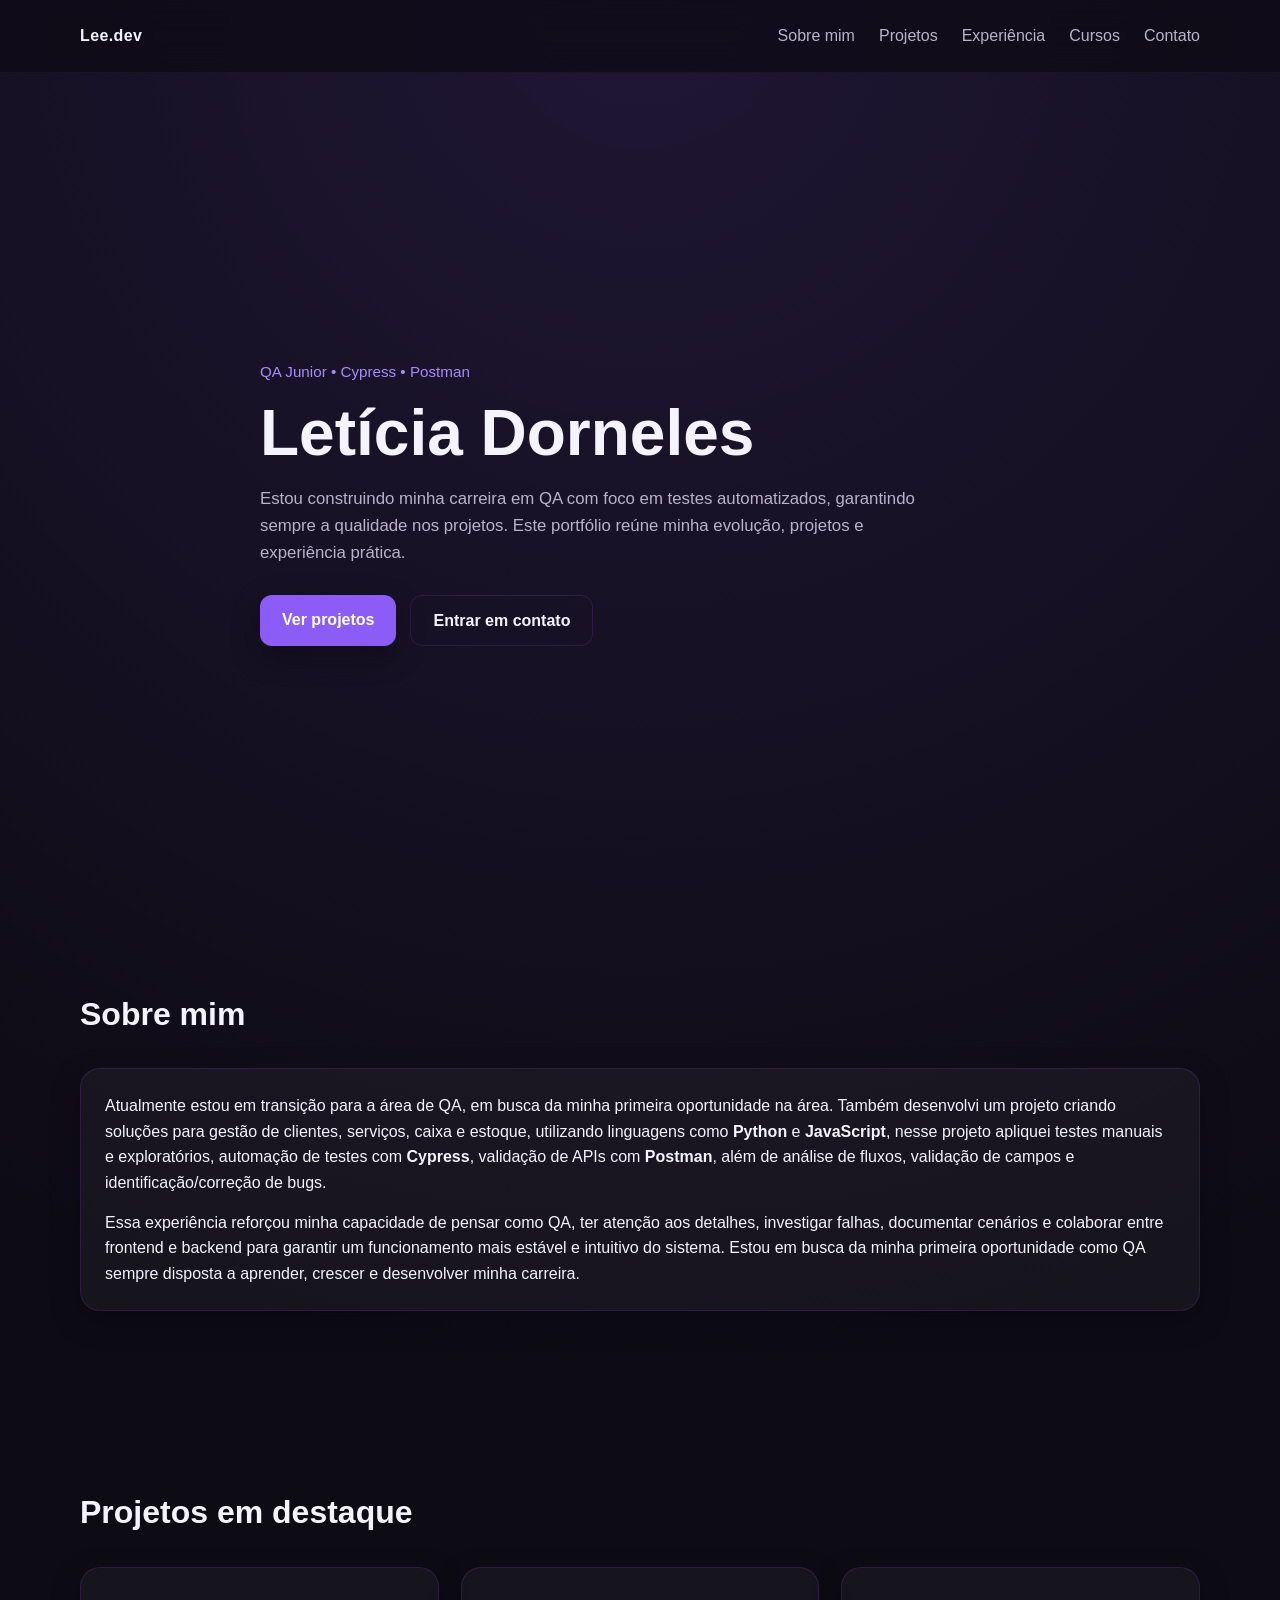
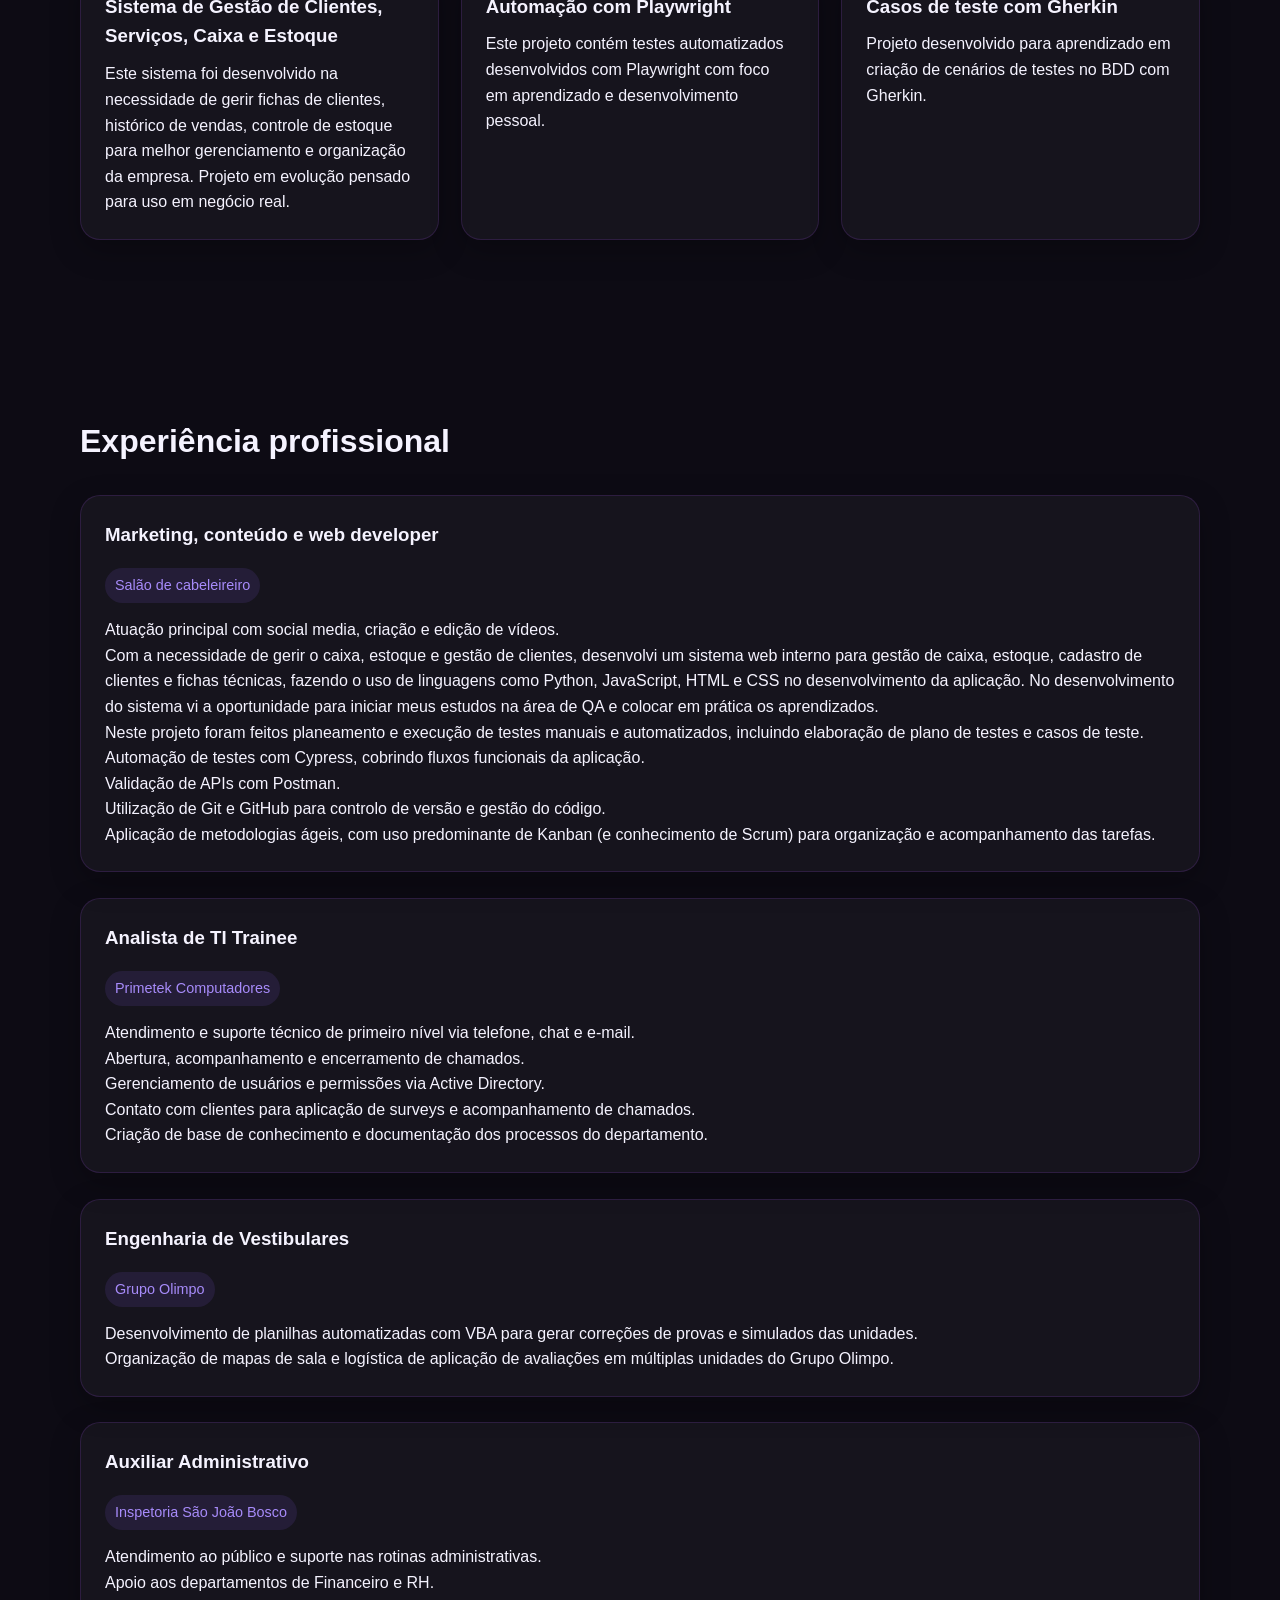
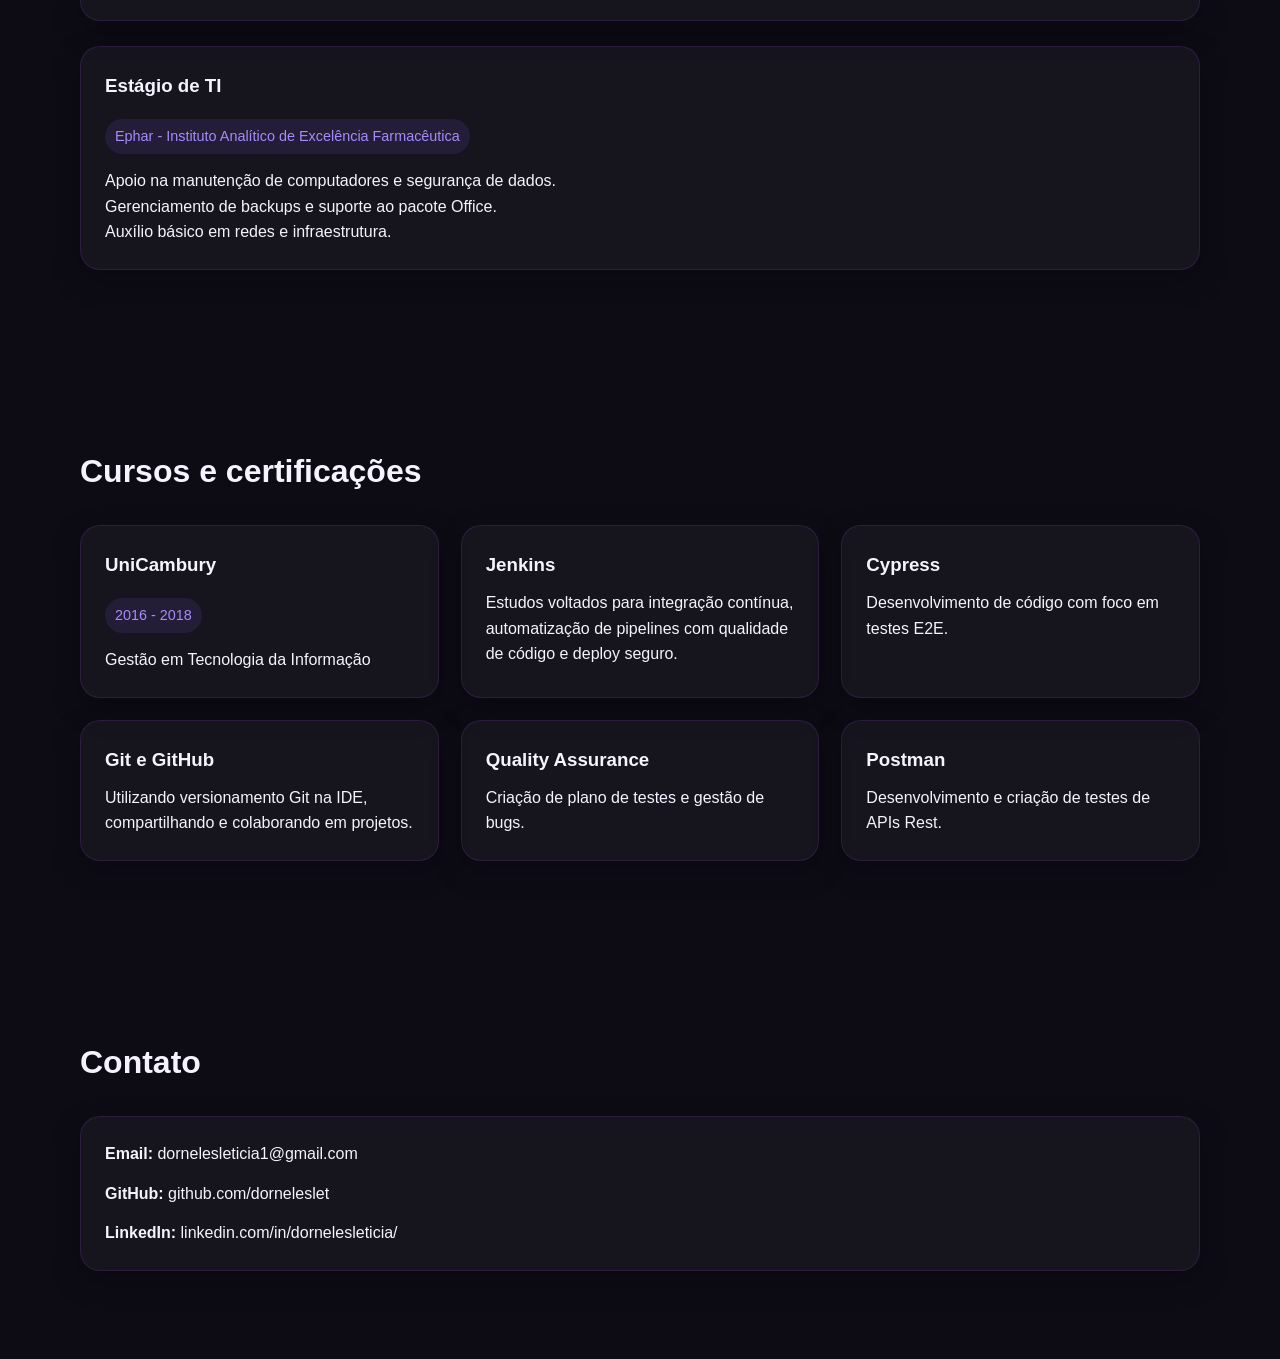
==== commit d5da133b: "Merge branch 'main' of https://github.com/dorneleslet/dorneleslet.github.io" ====
--- a/index.html
+++ b/index.html
@@ -28,7 +28,7 @@
   <main>
     <section id="inicio" class="hero">
       <div class="container hero-content">
-        <p class="eyebrow">QA Tester • Cypress • Postman</p>
+        <p class="eyebrow">QA Junior • Cypress • Postman</p>
         <h1>Letícia Dorneles</h1>
         <p class="hero-text">
           Estou construindo minha carreira em QA com foco em testes automatizados,
@@ -102,8 +102,8 @@
             Atuação principal com social media, criação e edição de vídeos. <br>
             Com a necessidade de gerir o caixa, estoque e gestão de clientes, desenvolvi um sistema web interno
             para gestão de caixa, estoque, cadastro de clientes e fichas técnicas, fazendo o uso de linguagens como Python, JavaScript,
-            HTML e CSS no desenvolvimento da aplicação. Este sistema foi desenvolvido com foco em utilizar o produto final para iniciar
-            meus estudos na área de QA. <br>
+            HTML e CSS no desenvolvimento da aplicação. No desenvolvimento do sistema vi a oportunidade para iniciar
+            meus estudos na área de QA e colocar em prática os aprendizados. <br>
             Neste projeto foram feitos planeamento e execução de testes manuais e automatizados, incluindo elaboração de plano de testes e casos de teste. <br>
             Automação de testes com Cypress, cobrindo fluxos funcionais da aplicação. <br>
             Validação de APIs com Postman. <br>
@@ -120,16 +120,35 @@
             Abertura, acompanhamento e encerramento de chamados. <br>
             Gerenciamento de usuários e permissões via Active Directory. <br>
             Contato com clientes para aplicação de surveys e acompanhamento de chamados. <br>
-            Criação de base de conhecimento dos processos do departamento. <br>
-          </p>
-        </div>
-        <br>
-        <div class="card">
-          <h3>Secretária Pedagógica</h3>
+            Criação de base de conhecimento e documentação dos processos do departamento. <br>
+          </p>
+        </div>
+        <br>
+        <div class="card">
+          <h3>Engenharia de Vestibulares</h3>
           <span class="tag">Grupo Olimpo</span>
           <p>
-            Criação de planilhas automatizadas com VBA para gerar correções de provas e simulados das unidades. <br>
+            Desenvolvimento de planilhas automatizadas com VBA para gerar correções de provas e simulados das unidades. <br>
             Organização de mapas de sala e logística de aplicação de avaliações em múltiplas unidades do Grupo Olimpo. <br>
+          </p>
+        </div>
+        <br>
+        <div class="card">
+          <h3> Auxiliar Administrativo</h3>
+          <span class="tag">Inspetoria São João Bosco</span>
+          <p>
+            Atendimento ao público e suporte nas rotinas administrativas. <br>
+            Apoio aos departamentos de Financeiro e RH. <br>
+          </p>
+        </div>
+        <br>
+        <div class="card">
+          <h3>Estágio de TI</h3>
+          <span class="tag">Ephar - Instituto Analítico de Excelência Farmacêutica</span>
+          <p>
+            Apoio na manutenção de computadores e segurança de dados. <br>
+            Gerenciamento de backups e suporte ao pacote Office. <br>
+            Auxílio básico em redes e infraestrutura. <br>
           </p>
         </div>
       </div>
@@ -142,18 +161,34 @@
         <h2 class="section-title">Cursos e certificações</h2>
         <div class="grid">
           <div class="card">
-            <h3>CTFL</h3>
-            <p>Certificação em andamento.</p>
-          </div>
-
-          <div class="card">
-            <h3>Python</h3>
-            <p>Estudos voltados para lógica, automação e fundamentos de OOP.</p>
-          </div>
-
-          <div class="card">
-            <h3>Django</h3>
-            <p>Desenvolvimento web com foco em sistemas completos e integração frontend/backend.</p>
+            <h3>UniCambury</h3>
+            <span class="tag">2016 - 2018</span>
+            <p>Gestão em Tecnologia da Informação</p>
+          </div>
+
+          <div class="card">
+            <h3>Jenkins</h3>
+            <p>Estudos voltados para integração contínua, automatização de pipelines com qualidade de código e deploy seguro.</p>
+          </div>
+
+          <div class="card">
+            <h3>Cypress</h3>
+            <p>Desenvolvimento de código com foco em testes E2E.</p>
+          </div>
+
+          <div class="card">
+            <h3>Git e GitHub</h3>
+            <p>Utilizando versionamento Git na IDE, compartilhando e colaborando em projetos.</p>
+          </div>
+
+          <div class="card">
+            <h3>Quality Assurance</h3>
+            <p>Criação de plano de testes e gestão de bugs.</p>
+          </div>
+
+          <div class="card">
+            <h3>Postman</h3>
+            <p>Desenvolvimento e criação de testes de APIs Rest.</p>
           </div>
         </div>
       </div>
@@ -163,9 +198,9 @@
       <div class="container">
         <h2 class="section-title">Contato</h2>
         <div class="card">
-          <p><strong>Email:</strong> seuemail@email.com</p>
+          <p><strong>Email:</strong> dornelesleticia1@gmail.com</p>
           <p><strong>GitHub:</strong> github.com/dorneleslet</p>
-          <p><strong>LinkedIn:</strong> linkedin.com/in/seu-perfil</p>
+          <p><strong>LinkedIn:</strong> linkedin.com/in/dornelesleticia/</p>
         </div>
       </div>
     </section>
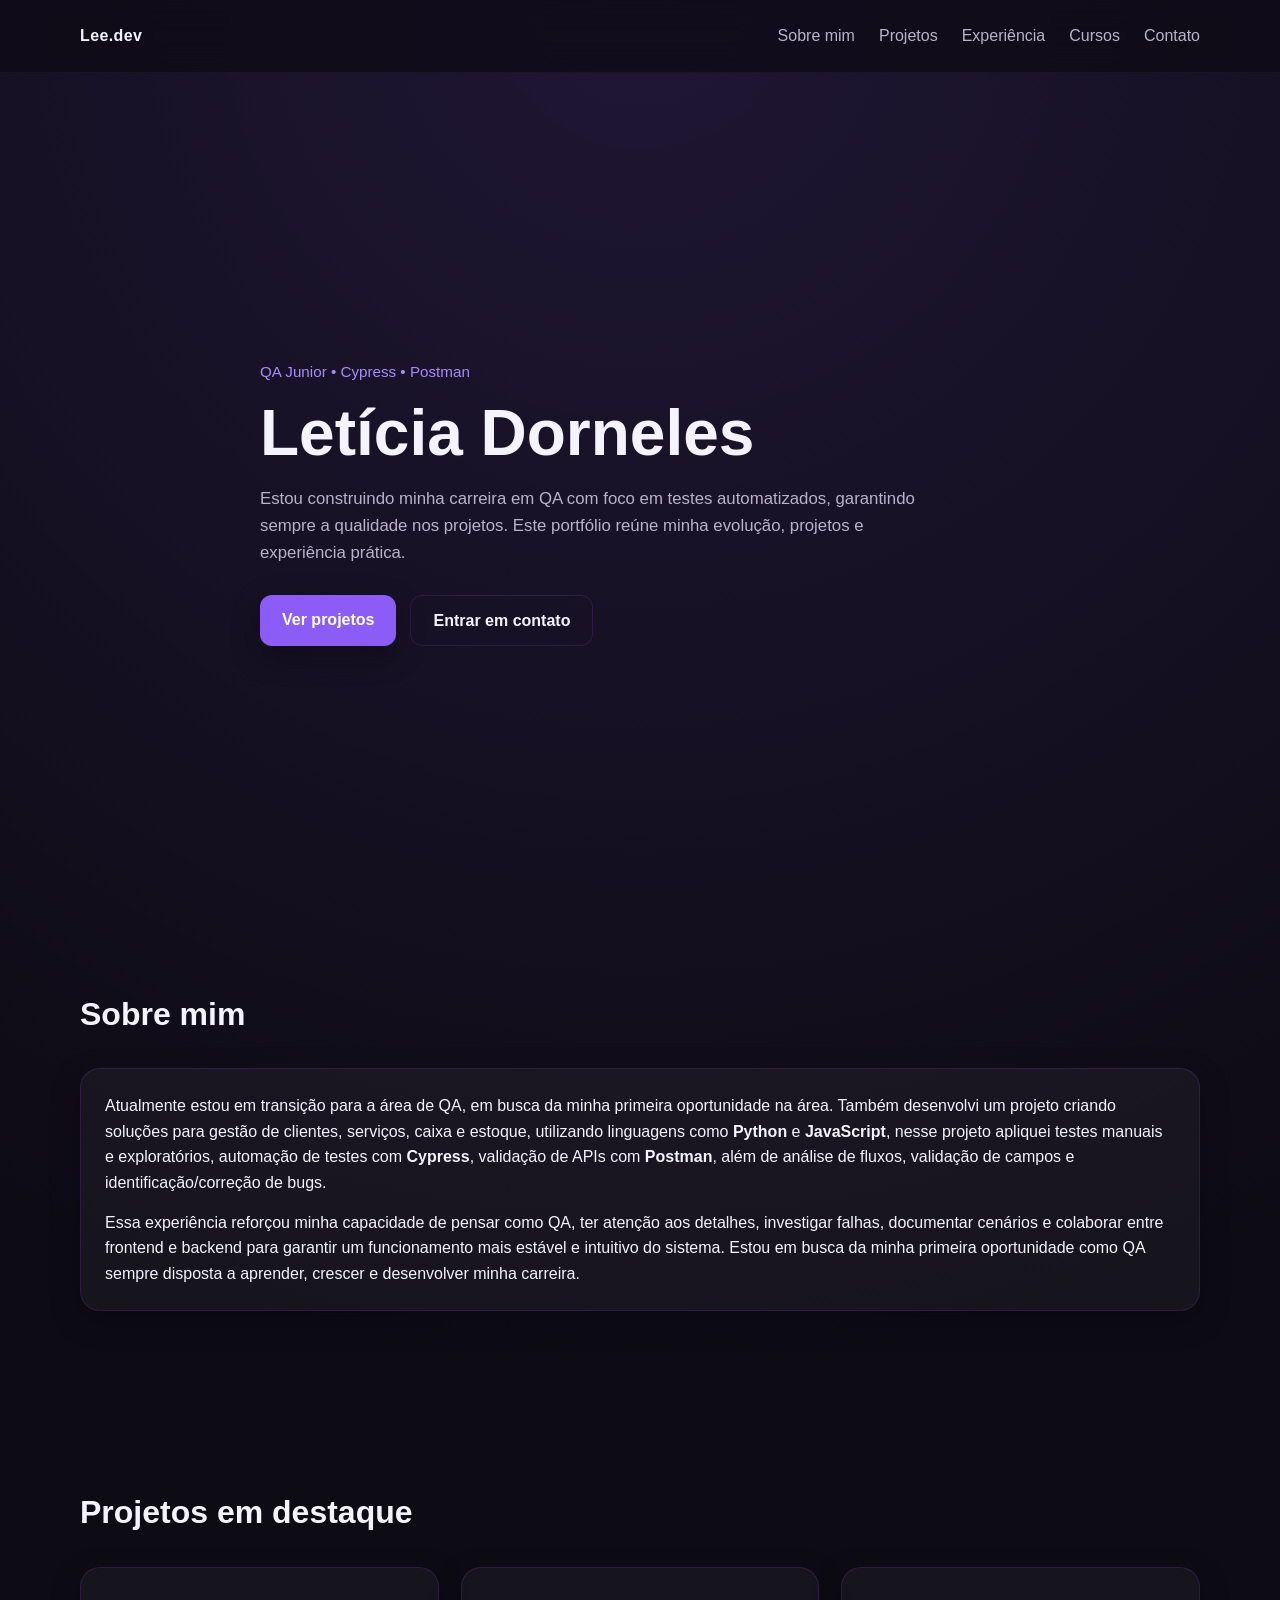
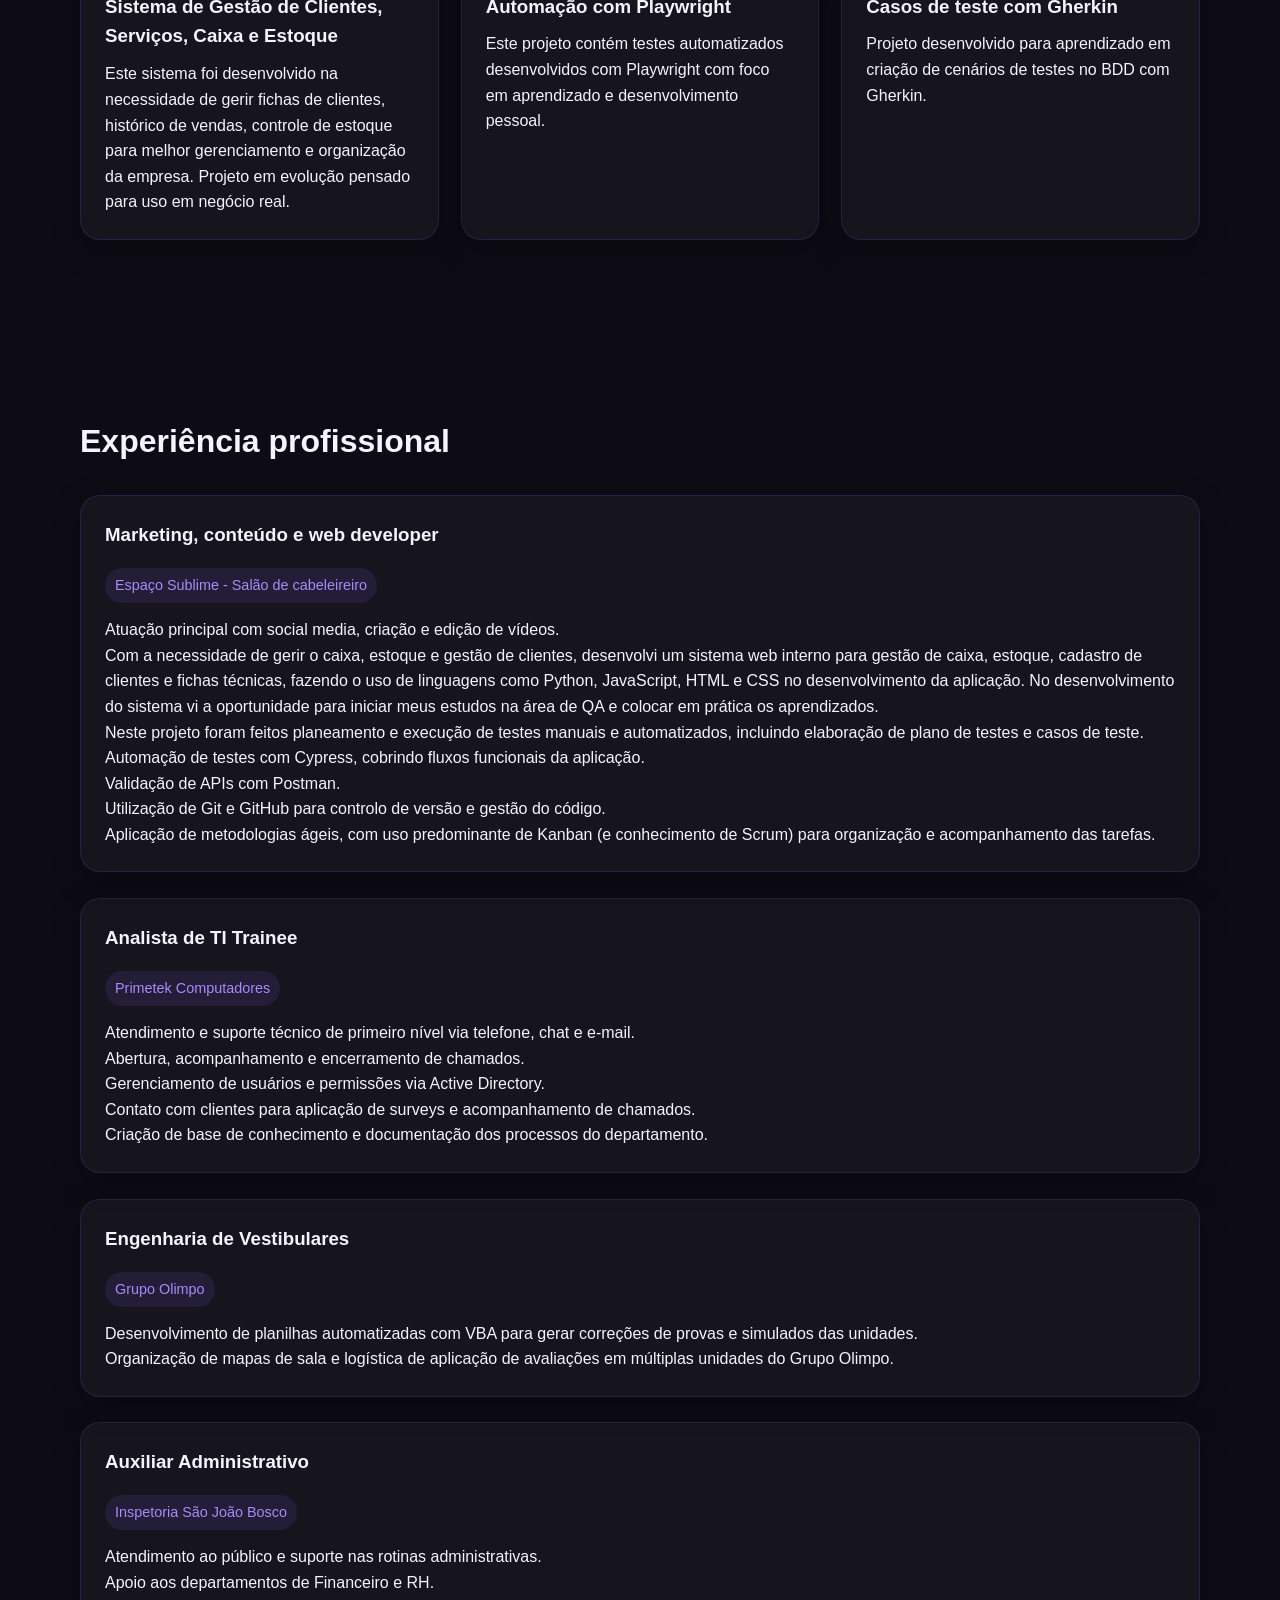
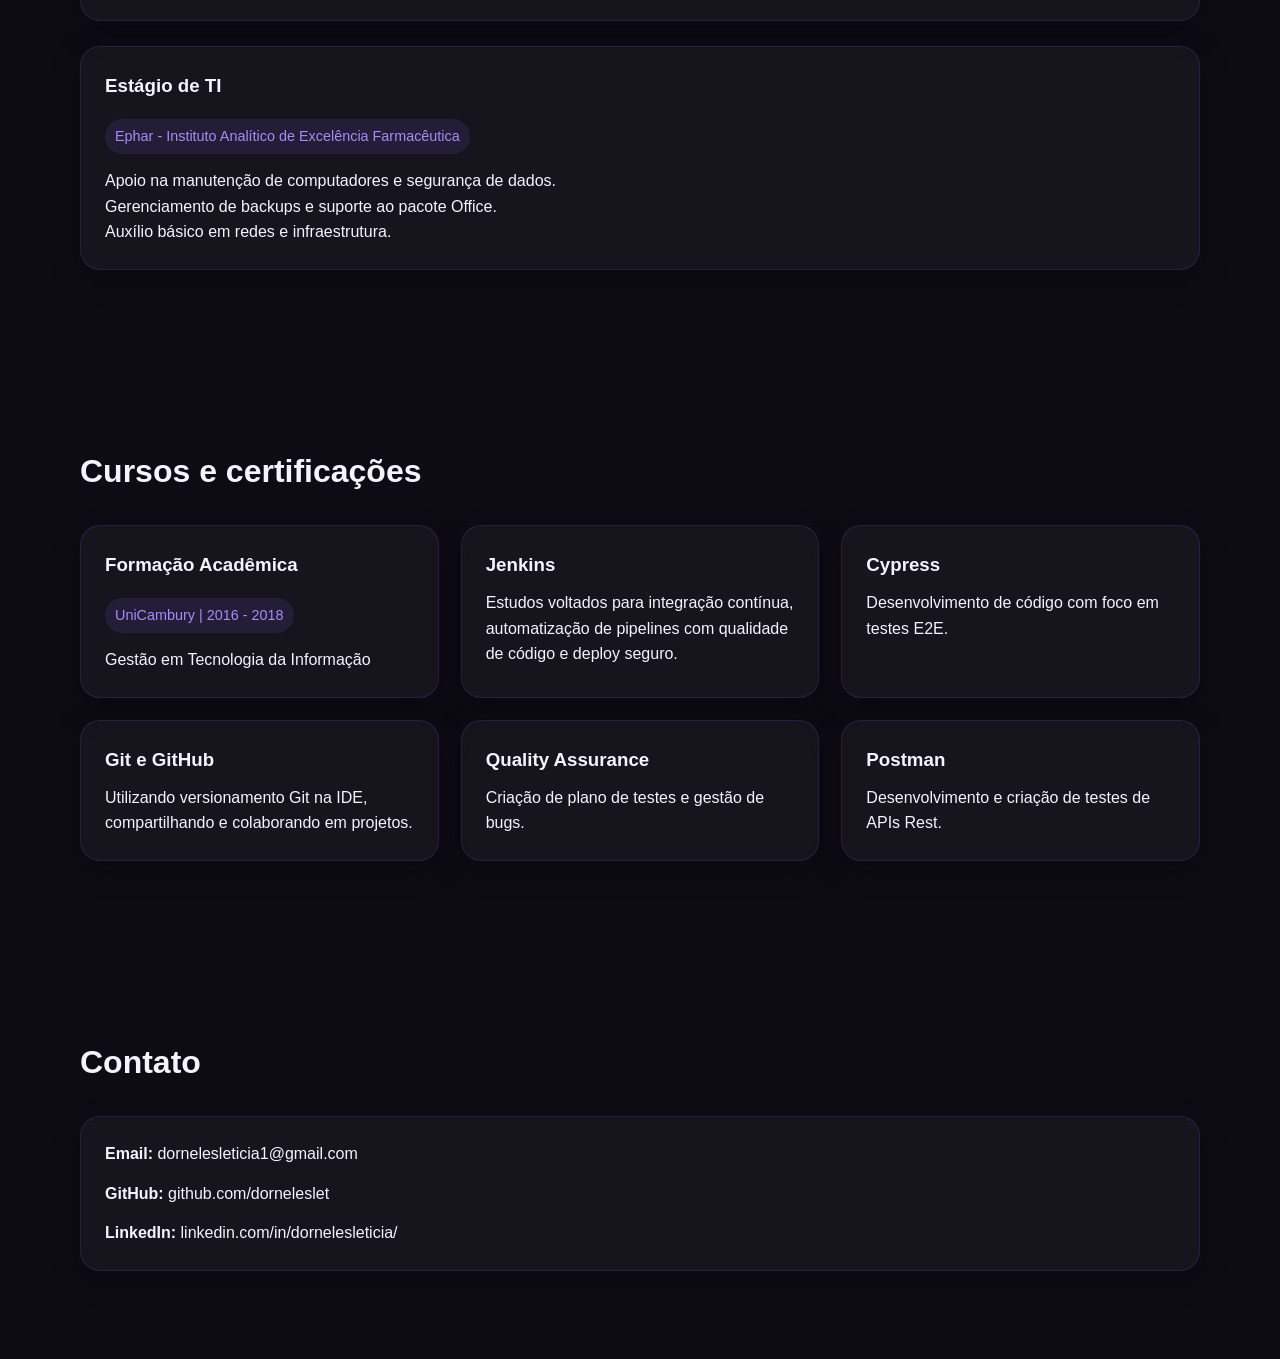
==== commit 7118586b: "Adicionando aba contato" ====
--- a/index.html
+++ b/index.html
@@ -97,7 +97,7 @@
         <h2 class="section-title">Experiência profissional</h2>
         <div class="card">
           <h3>Marketing, conteúdo e web developer</h3>
-          <span class="tag">Salão de cabeleireiro</span>
+          <span class="tag">Espaço Sublime - Salão de cabeleireiro</span>
           <p>
             Atuação principal com social media, criação e edição de vídeos. <br>
             Com a necessidade de gerir o caixa, estoque e gestão de clientes, desenvolvi um sistema web interno
@@ -161,8 +161,8 @@
         <h2 class="section-title">Cursos e certificações</h2>
         <div class="grid">
           <div class="card">
-            <h3>UniCambury</h3>
-            <span class="tag">2016 - 2018</span>
+            <h3>Formação Acadêmica</h3>
+            <span class="tag">UniCambury | 2016 - 2018</span>
             <p>Gestão em Tecnologia da Informação</p>
           </div>
 
@@ -198,9 +198,24 @@
       <div class="container">
         <h2 class="section-title">Contato</h2>
         <div class="card">
-          <p><strong>Email:</strong> dornelesleticia1@gmail.com</p>
-          <p><strong>GitHub:</strong> github.com/dorneleslet</p>
-          <p><strong>LinkedIn:</strong> linkedin.com/in/dornelesleticia/</p>
+          <p>
+            <strong>Email:</strong> 
+            <a href="mailto:dornelesleticia1@gmail.com?subject=Contato%20pelo%20portfólio&body=Olá, vi seu portfólio e gostaria de falar com você.">
+              dornelesleticia1@gmail.com
+            </a>
+          </p>
+          <p>
+            <strong>GitHub:</strong> 
+            <a href="https://github.com/dorneleslet" target="_blank" rel="noopener noreferrer">
+              github.com/dorneleslet
+            </a>
+          </p>
+          <p>
+            <strong>LinkedIn:</strong> 
+            <a href="https://linkedin.com/in/dornelesleticia/" target="_blank" rel="noopener noreferrer" >
+              linkedin.com/in/dornelesleticia/
+            </a>
+          </p>
         </div>
       </div>
     </section>
--- a/css/style.css
+++ b/css/style.css
@@ -228,4 +228,13 @@
   .menu-toggle {
     display: block;
   }
+
+  a {
+  color: #a855f7;
+  transition: 0.3s;
+  }
+
+  a:hover {
+    text-decoration: underline;
+  }
 }
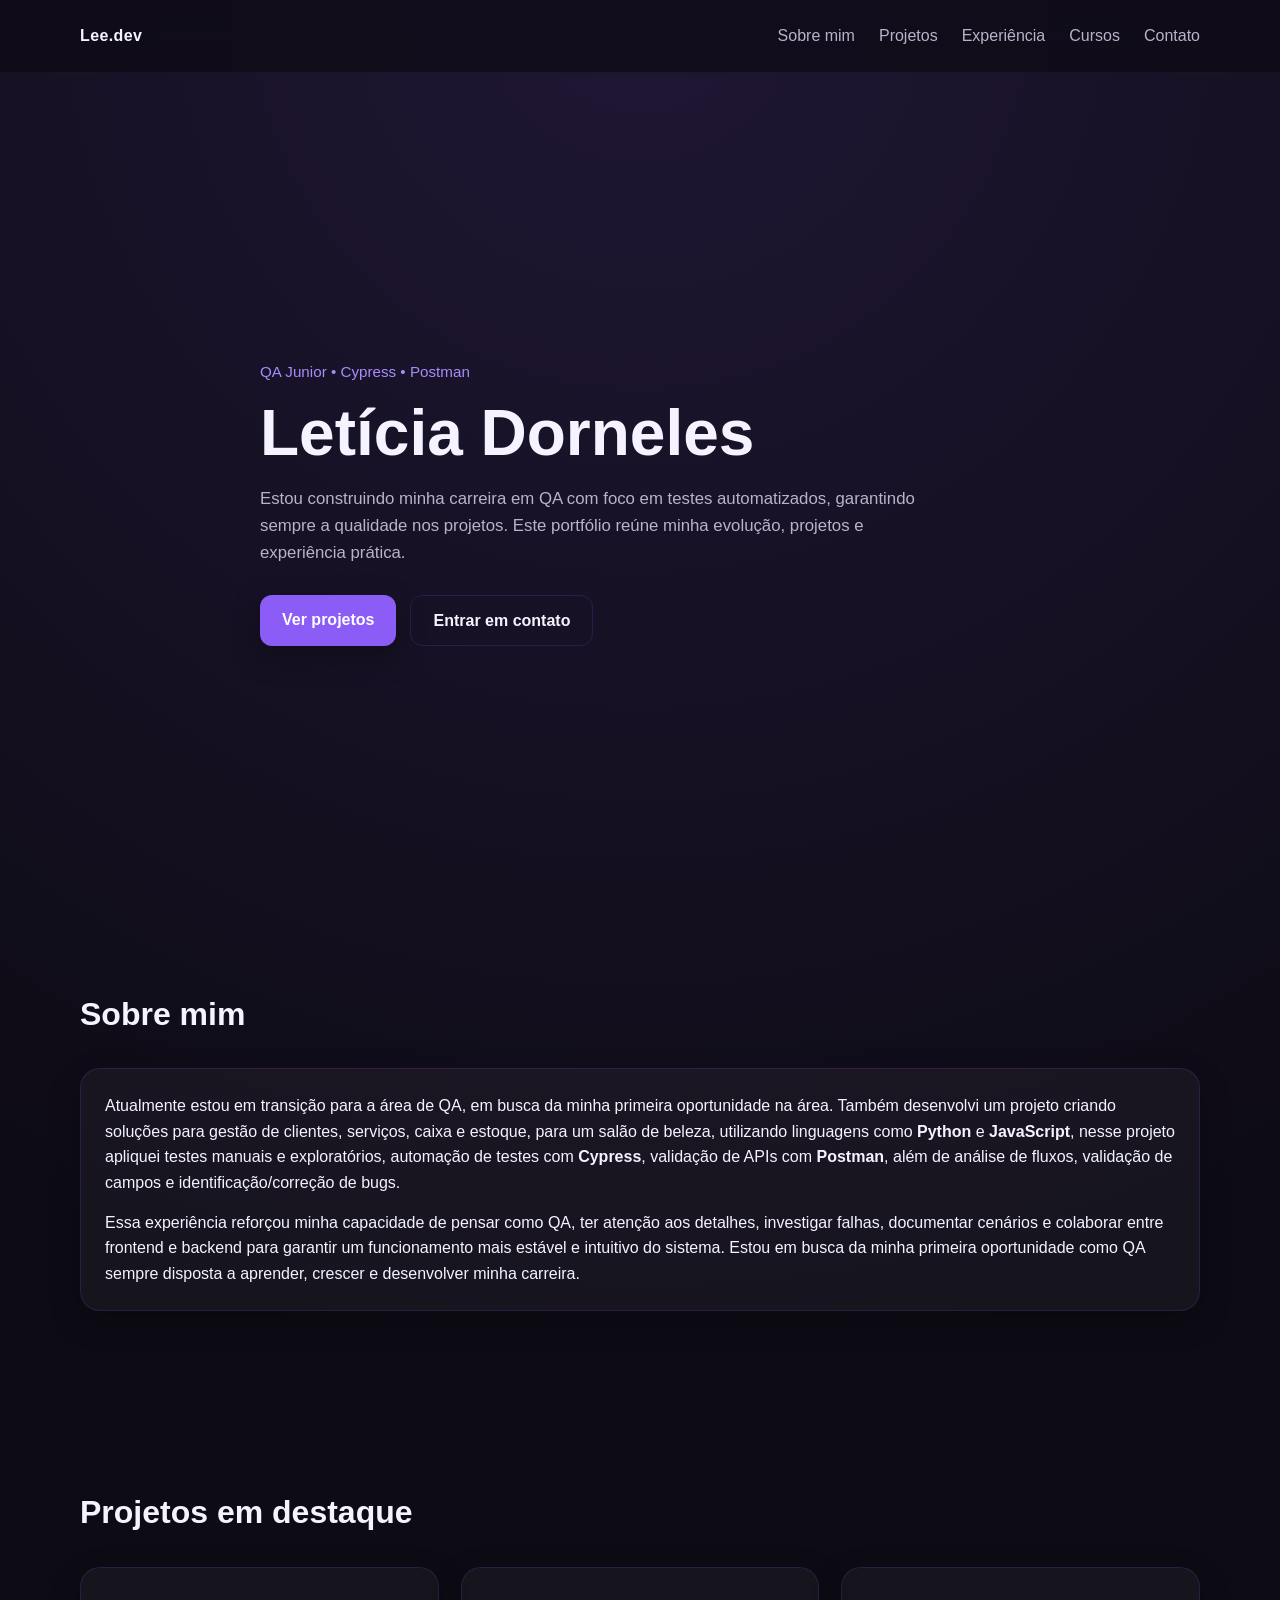
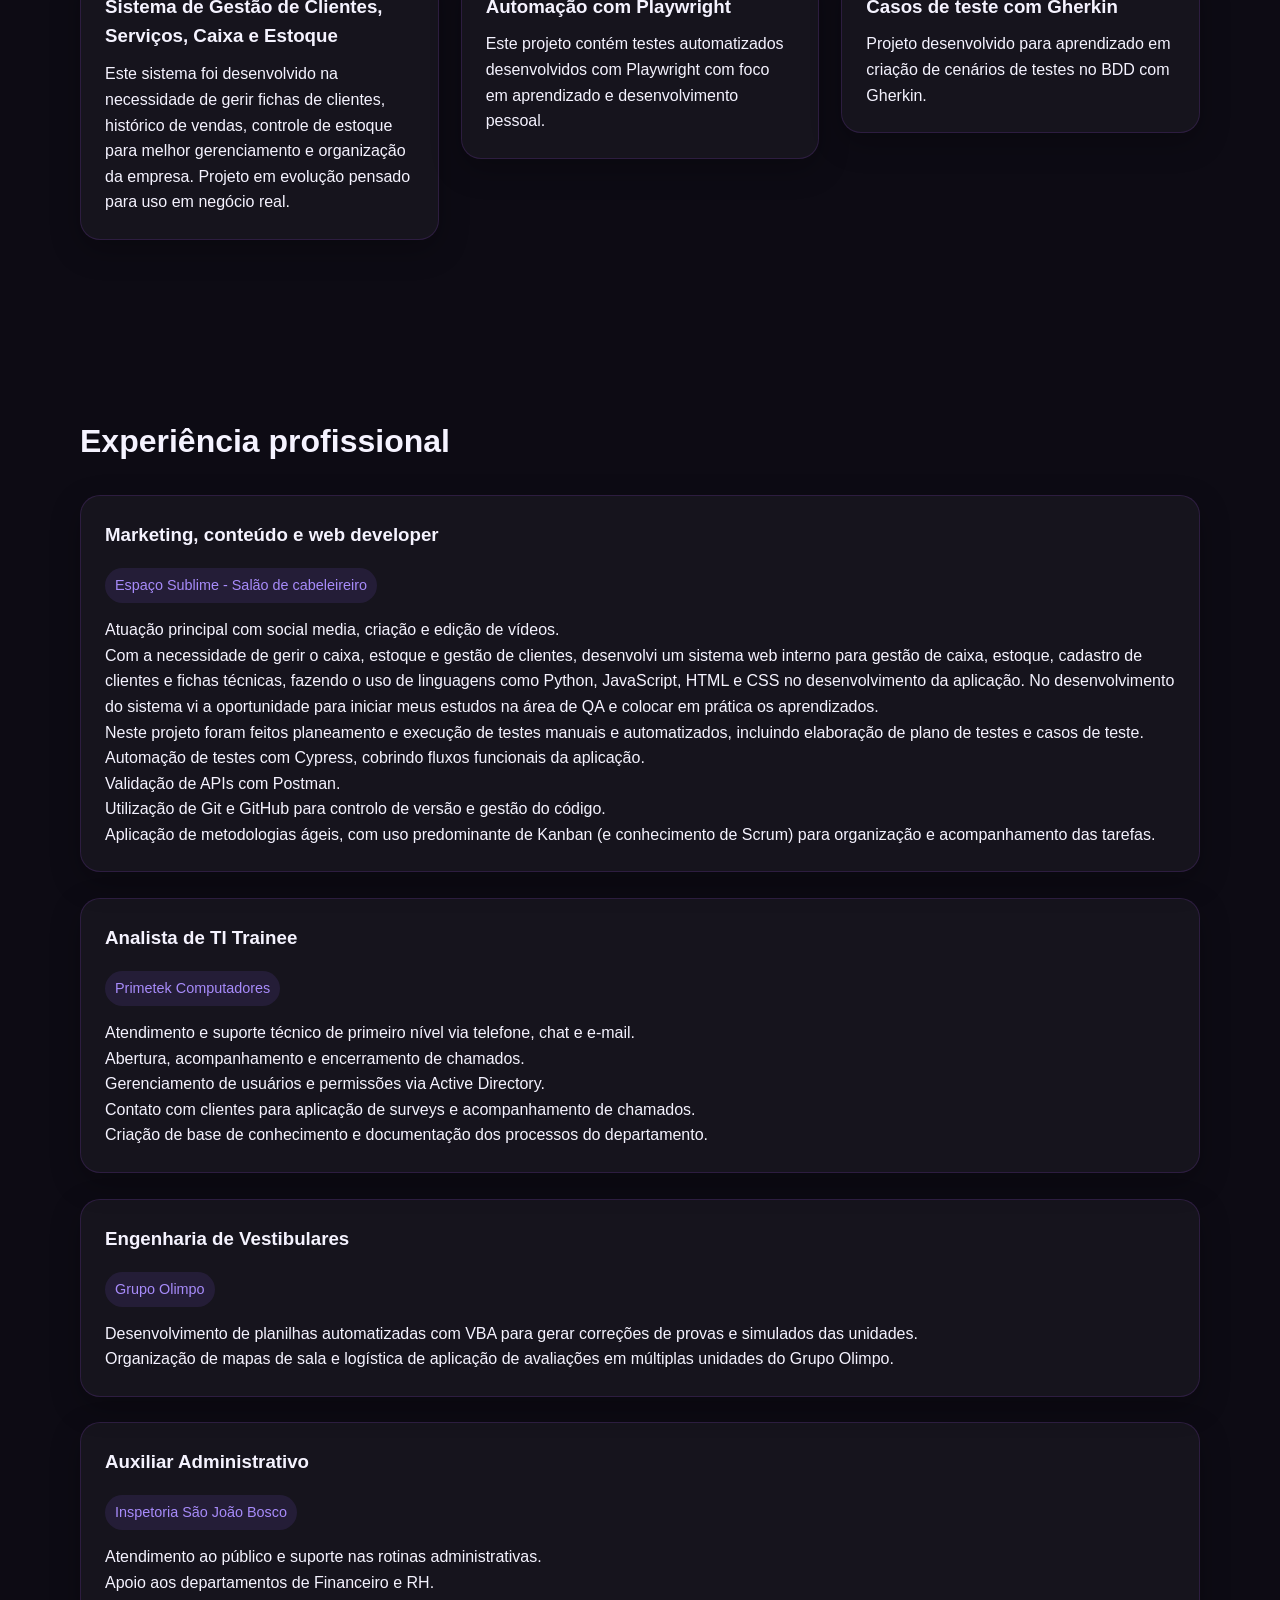
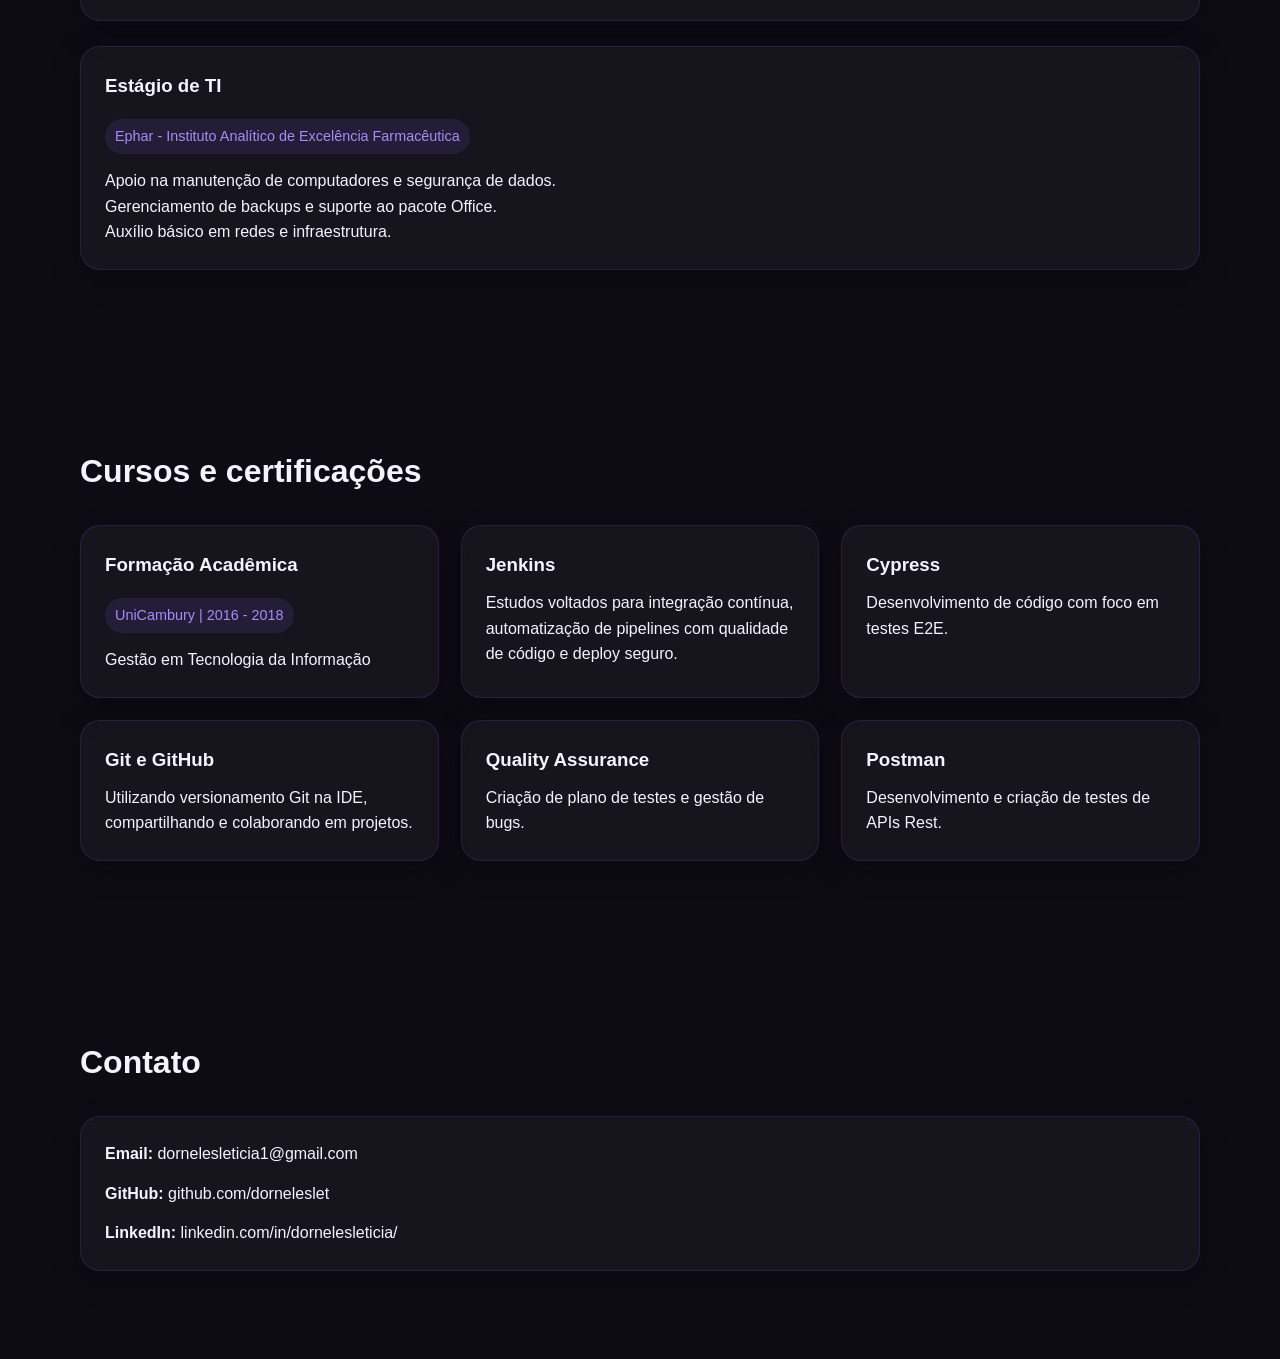
==== commit e73dcba8: "Adicionando mais detalhes sobre os projetos" ====
--- a/index.html
+++ b/index.html
@@ -49,7 +49,7 @@
         <div class="card">
           <p>
             Atualmente estou em transição para a área de QA, em busca da minha primeira oportunidade na área.
-            Também desenvolvi um projeto criando soluções para gestão de clientes, serviços, caixa e estoque,
+            Também desenvolvi um projeto criando soluções para gestão de clientes, serviços, caixa e estoque, para um salão de beleza,
             utilizando linguagens como <strong>Python</strong> e <strong>JavaScript</strong>, nesse projeto apliquei testes manuais e exploratórios,
             automação de testes com <strong>Cypress</strong>, validação de APIs com <strong>Postman</strong>, além de análise de fluxos,
             validação de campos e identificação/correção de bugs.
@@ -67,27 +67,33 @@
       <div class="container">
         <h2 class="section-title">Projetos em destaque</h2>
         <div class="grid">
-          <article class="card project-card">
-            <h3>Sistema de Gestão de Clientes, Serviços, Caixa e Estoque</h3>
-            <p>
-              Este sistema foi desenvolvido na necessidade de gerir fichas de clientes, histórico de vendas, controle de estoque
-              para melhor gerenciamento e organização da empresa. Projeto em evolução pensado para uso em negócio real.
-            </p>
-          </article>
-
-          <article class="card project-card">
-            <h3>Automação com Playwright</h3>
-            <p>
-              Este projeto contém testes automatizados desenvolvidos com Playwright com foco em aprendizado e desenvolvimento pessoal.
-            </p>
-          </article>
-
-          <article class="card project-card">
-            <h3>Casos de teste com Gherkin</h3>
-            <p>
-              Projeto desenvolvido para aprendizado em criação de cenários de testes no BDD com Gherkin.
-            </p>
-          </article>
+          <a href="projeto-gestao.html" class="project-link">
+            <article class="card project-card">
+              <h3>Sistema de Gestão de Clientes, Serviços, Caixa e Estoque</h3>
+              <p>
+                Este sistema foi desenvolvido na necessidade de gerir fichas de clientes, histórico de vendas, controle de estoque
+                para melhor gerenciamento e organização da empresa. Projeto em evolução pensado para uso em negócio real.
+              </p>
+            </article>
+          </a>
+
+          <a href="projeto-playwright.html" class="project-link">
+            <article class="card project-card">
+              <h3>Automação com Playwright</h3>
+              <p>
+                Este projeto contém testes automatizados desenvolvidos com Playwright com foco em aprendizado e desenvolvimento pessoal.
+              </p>
+            </article>
+          </a>
+
+          <a href="projeto-gherkin.html" class="project-link">
+            <article class="card project-card">
+              <h3>Casos de teste com Gherkin</h3>
+              <p>
+                Projeto desenvolvido para aprendizado em criação de cenários de testes no BDD com Gherkin.
+              </p>
+            </article>
+          </a>
         </div>
       </div>
     </section>
@@ -221,6 +227,6 @@
     </section>
   </main>
 
-  <script src="js/script.js"></script>
+  <script src="js/style.js"></script>
 </body>
 </html>
--- a/css/style.css
+++ b/css/style.css
@@ -237,4 +237,15 @@
   a:hover {
     text-decoration: underline;
   }
+
+  .project-link {
+    text-decoration: none;
+    color: inherit;
+    display: block;
+    transition: transform 0.3s ease;
+  }
+  .project-link:hover {
+    transform: translateY(-5px); /* Dá um efeito visual legal ao passar o mouse */
+  }
+
 }
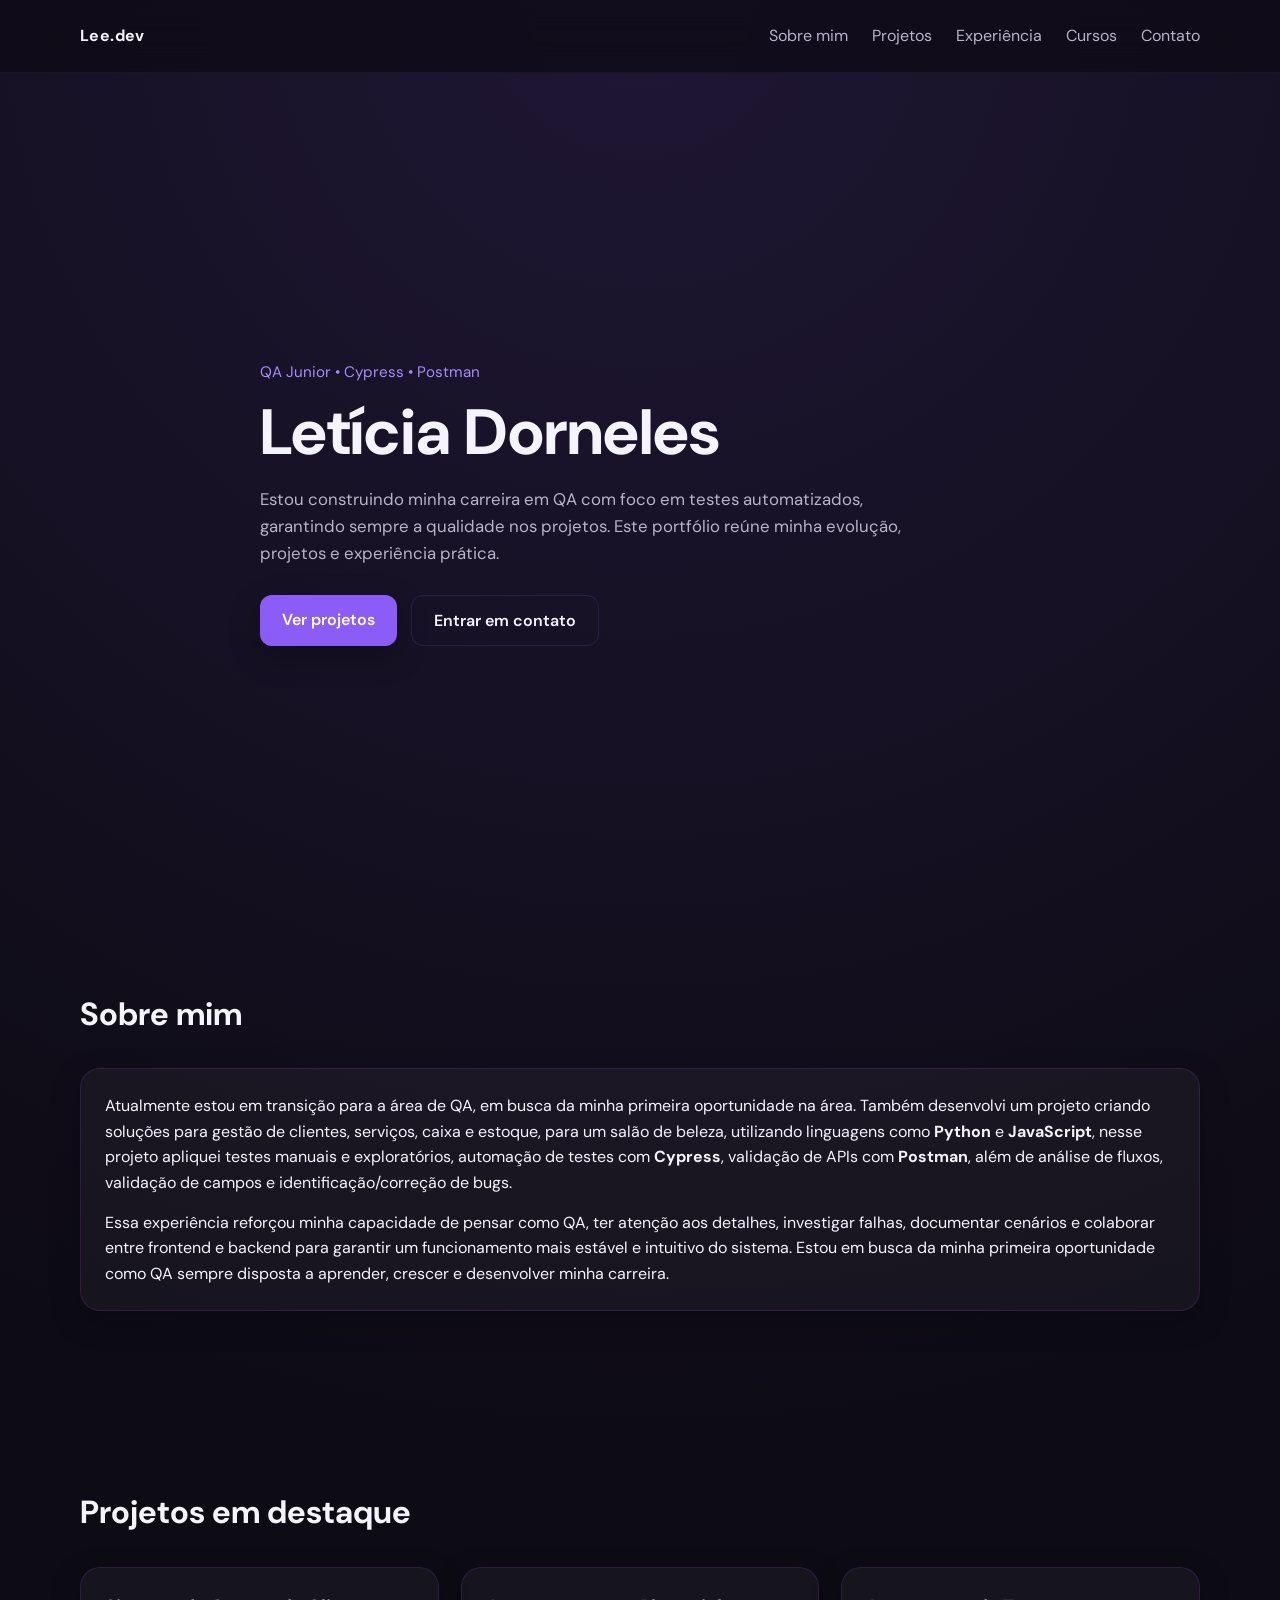
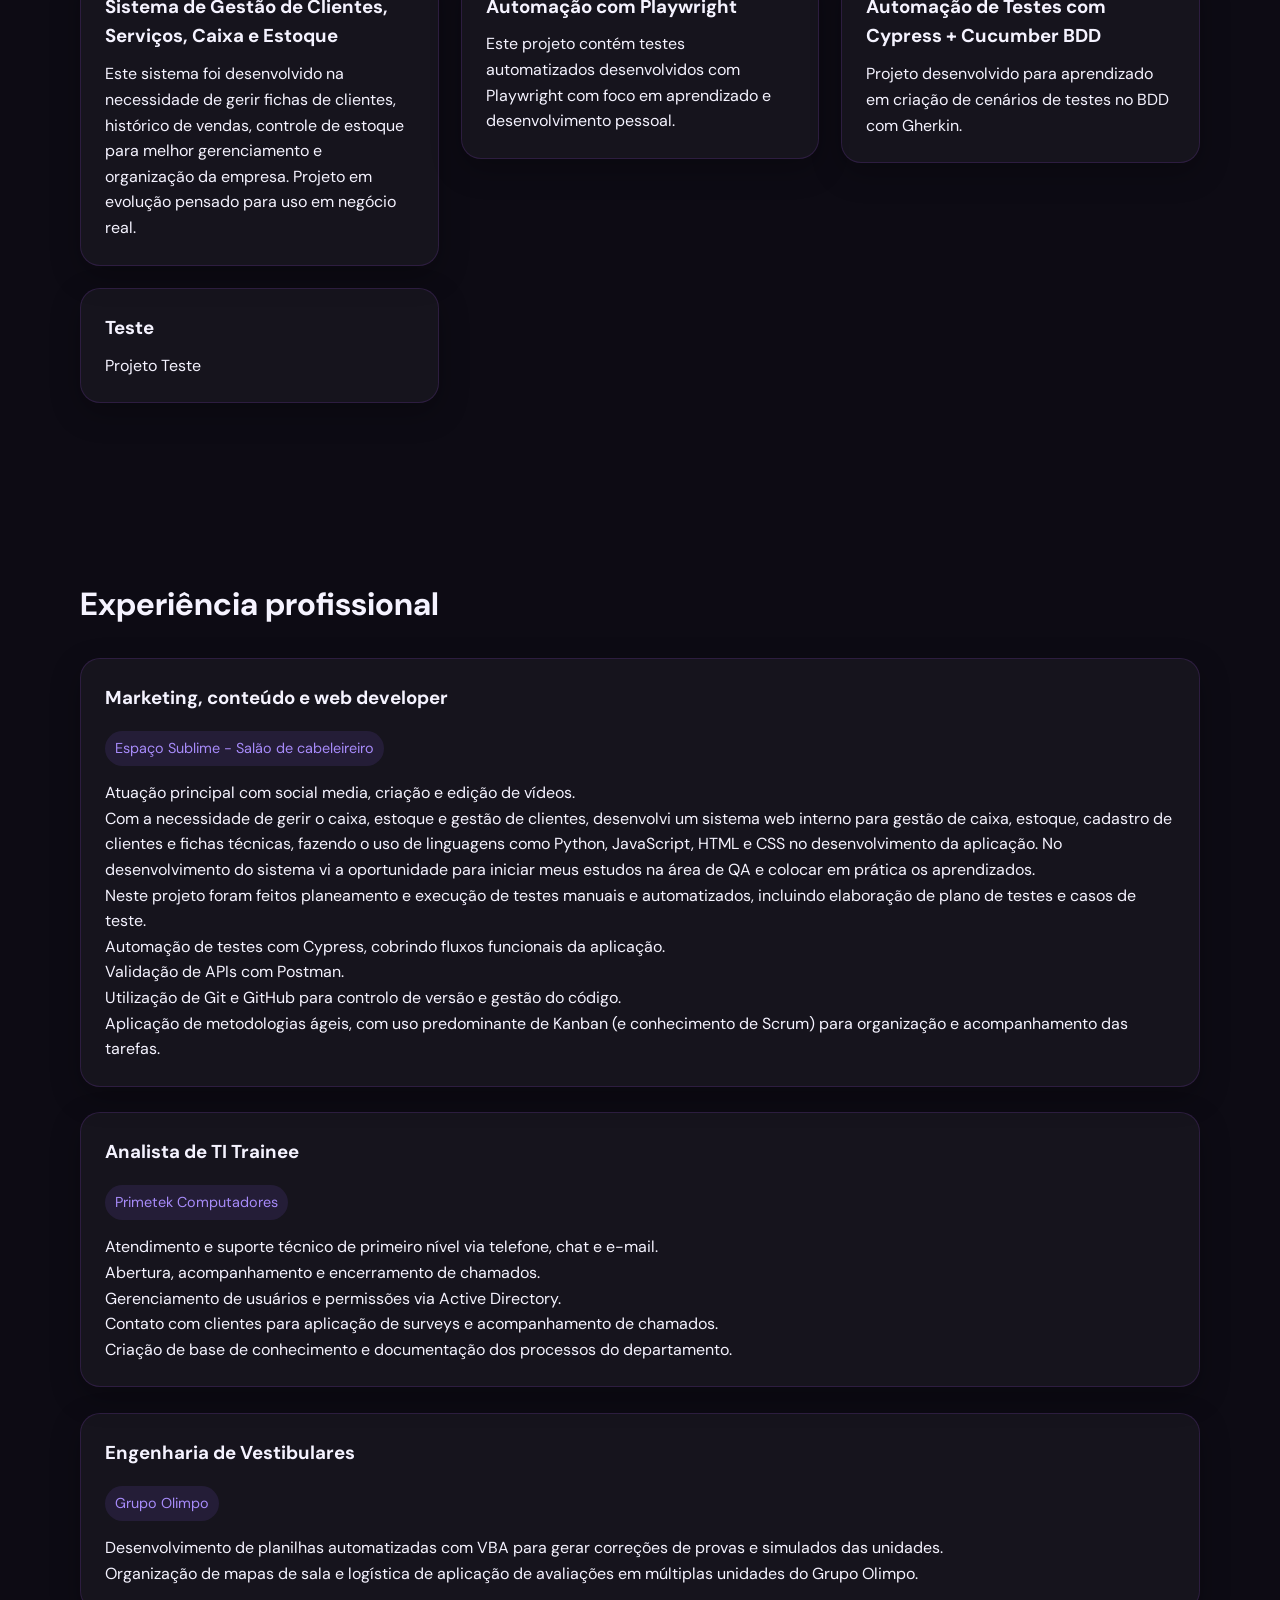
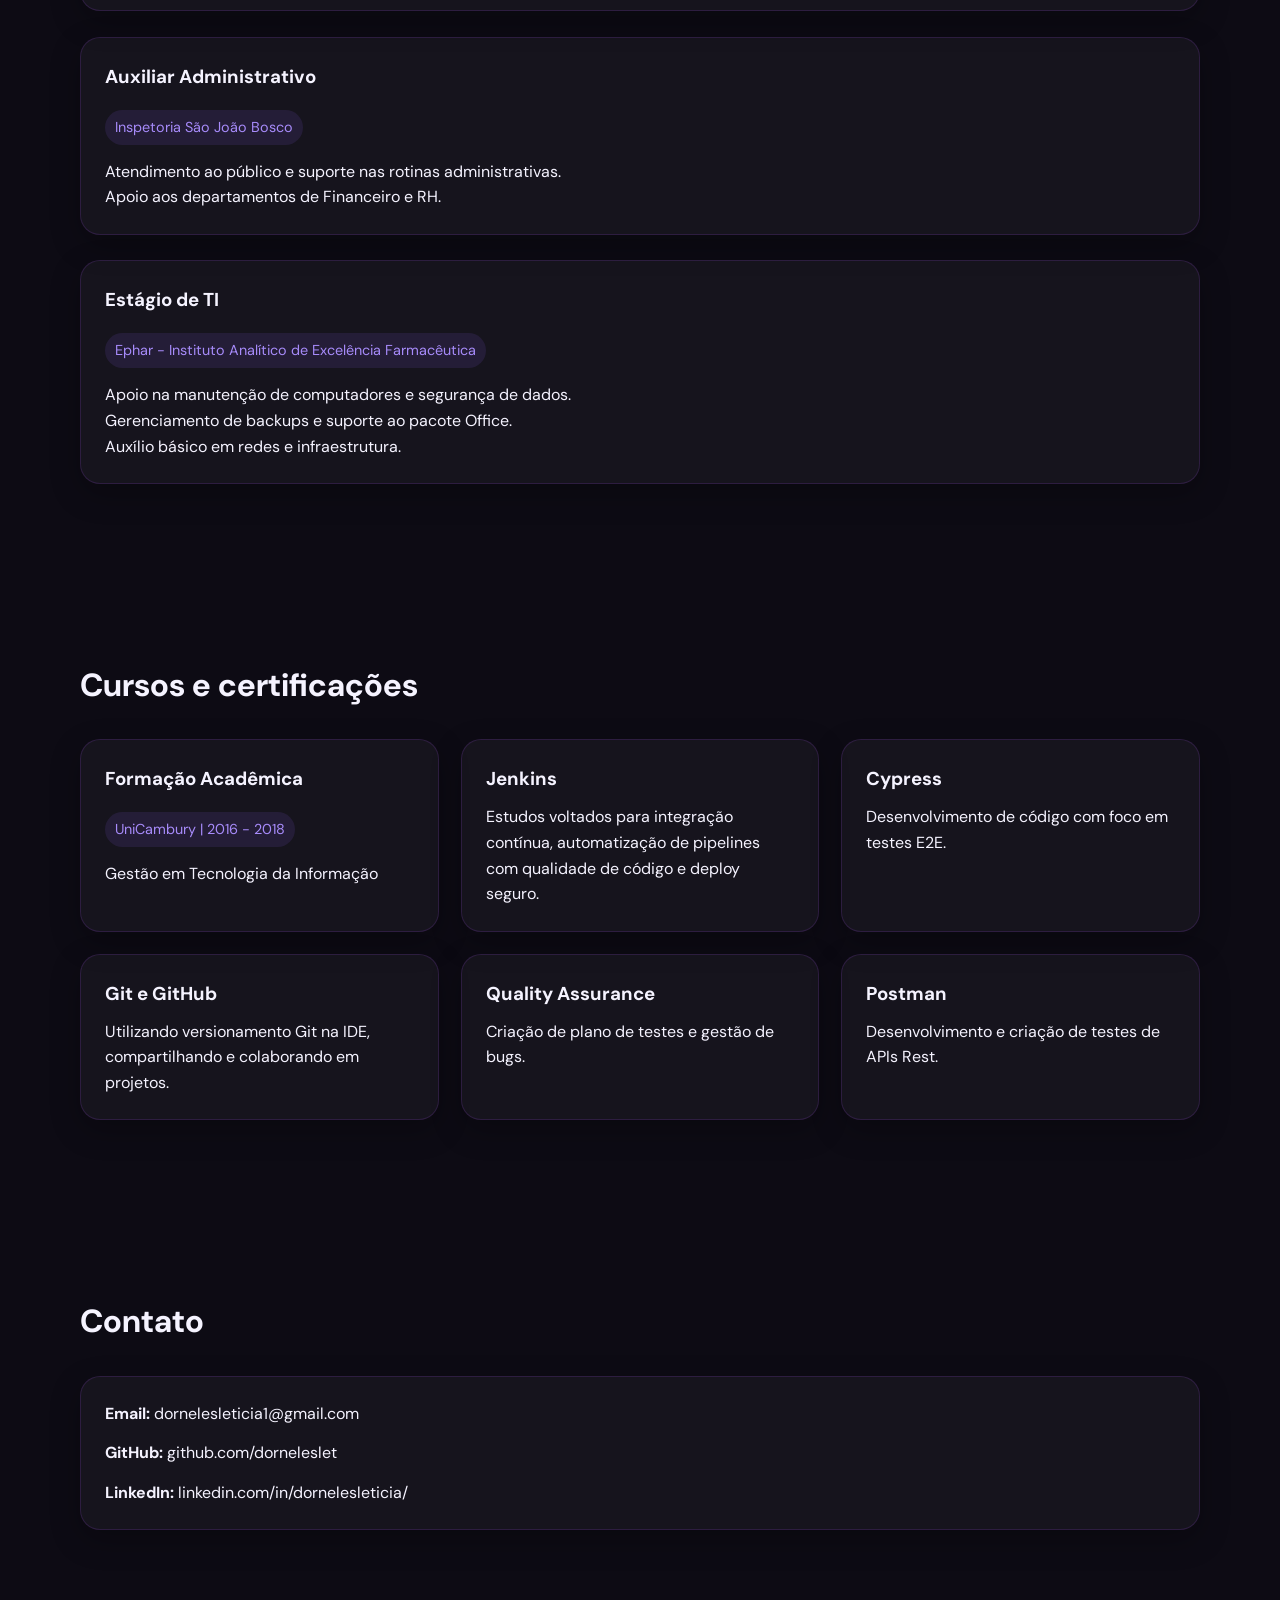
==== commit fa14a85b: "Ajustando detalhes de projetos" ====
--- a/index.html
+++ b/index.html
@@ -4,6 +4,8 @@
   <meta charset="UTF-8" />
   <meta name="viewport" content="width=device-width, initial-scale=1.0" />
   <title>Lee | Portfólio</title>
+  <link href="https://fonts.googleapis.com/css2?family=Fira+Code:wght@400;500&family=DM+Sans:wght@400;500;600&display=swap" rel="stylesheet"/>
+
   <link rel="stylesheet" href="css/style.css" />
 </head>
 <body>
@@ -28,6 +30,10 @@
   <main>
     <section id="inicio" class="hero">
       <div class="container hero-content">
+        <!-- <span class="tag tag-title">
+          <span class="dot"></span>
+          QA Junior · Cypress · Postman
+        </span> -->
         <p class="eyebrow">QA Junior • Cypress • Postman</p>
         <h1>Letícia Dorneles</h1>
         <p class="hero-text">
@@ -88,9 +94,18 @@
 
           <a href="projeto-gherkin.html" class="project-link">
             <article class="card project-card">
-              <h3>Casos de teste com Gherkin</h3>
+              <h3>Automação de Testes com Cypress + Cucumber BDD</h3>
               <p>
                 Projeto desenvolvido para aprendizado em criação de cenários de testes no BDD com Gherkin.
+              </p>
+            </article>
+          </a>
+
+          <a href="projeto.html" class="project-link">
+            <article class="card project-card">
+              <h3>Teste</h3>
+              <p>
+                Projeto Teste
               </p>
             </article>
           </a>
--- a/css/style.css
+++ b/css/style.css
@@ -1,4 +1,12 @@
 :root {
+  --green: #1D9E75;
+  --green-light: #E1F5EE;
+  --green-mid: #9FE1CB;
+  --teal-deep: #0F6E56;
+  --amber: #BA7517;
+  --amber-light: #FAEEDA;
+  --coral: #D85A30;
+  --coral-light: #FAECE7;
   --bg: #0d0b14;
   --bg-soft: #151221;
   --card: rgba(255, 255, 255, 0.04);
@@ -8,6 +16,10 @@
   --primary: #8b5cf6;
   --primary-soft: #a78bfa;
   --shadow: 0 10px 30px rgba(0, 0, 0, 0.25);
+  --font-main: 'DM Sans', sans-serif;
+  --font-code: 'Fira Code', monospace;
+  /* --text-secondary: #5F5E5A; */ /* aqui é das letras do processo */
+  --radius-lg: 12px; /* aqui deixa a borda arredondada do processo */
 }
 
 * {
@@ -25,7 +37,7 @@
     radial-gradient(circle at top, rgba(139, 92, 246, 0.14), transparent 30%),
     var(--bg);
   color: var(--text);
-  font-family: Arial, Helvetica, sans-serif;
+  font-family: var(--font-main);
   line-height: 1.6;
 }
 
@@ -122,6 +134,42 @@
   gap: 14px;
   flex-wrap: wrap;
 }
+
+/* ── Hero ── */
+    .hero-title {
+      border: 0.5px solid var(--border);
+      border-radius: var(--radius-lg);
+      padding: 2rem;
+      margin-bottom: 1.5rem;
+      background: var(--bg);
+    }
+    .hero-tag {
+      display: inline-flex;
+      align-items: center;
+      gap: 6px;
+      background: var(--green-light);
+      color: var(--teal-deep);
+      font-size: 12px;
+      font-weight: 500;
+      padding: 4px 12px;
+      border-radius: 20px;
+      margin-bottom: 1rem;
+    }
+    .hero-dot {
+      width: 7px; height: 7px;
+      border-radius: 50%;
+      background: var(--green);
+      animation: pulse 1.8s infinite;
+    }
+    @keyframes pulse { 0%,100%{opacity:1} 50%{opacity:.4} }
+    .hero-title h1 { font-size: 22px; font-weight: 600; line-height: 1.3; margin-bottom: .5rem; }
+    .hero-sub { font-size: 15px; color: var(--text-secondary); line-height: 1.6; }
+    .pill-row { display: flex; flex-wrap: wrap; gap: 8px; margin-top: 1.25rem; }
+    .pill { font-size: 12px; font-weight: 500; padding: 4px 12px; border-radius: 20px; border: 0.5px solid; }
+    .pill-green { background: var(--green-light); color: var(--teal-deep); border-color: #5DCAA5; }
+    .pill-amber { background: var(--amber-light); color: var(--amber); border-color: #EF9F27; }
+    .pill-coral { background: var(--coral-light); color: var(--coral); border-color: #F0997B; }
+
 
 .btn {
   display: inline-block;
@@ -201,6 +249,75 @@
   color: var(--primary-soft);
   font-size: 0.9rem;
 }
+
+.tag-green {
+  background-color: #e8f5e9;
+  color: #2e7d32;
+  border: 1px solid #a5d6a7;
+}
+
+.tag-yellow {
+  background-color: #fff3e0;
+  color: #b26a00;
+  border: 1px solid #ffcc80;
+}
+
+.tag-orange {
+  background-color: #fbe9e7;
+  color: #d84315;
+  border: 1px solid #ffab91;
+}
+
+.tag-title {
+  display: inline-flex;
+  align-items: center;
+  gap: 6px;
+
+  padding: 6px 12px;
+  border-radius: 999px;
+
+  background: rgba(16, 185, 129, 0.15); /* verde suave */
+  color: #065f46;
+
+  font-size: 0.9rem;
+  border: none; /* 👈 remove qualquer borda */
+}
+
+.dot {
+  width: 8px;
+  height: 8px;
+  background-color: #10b981; /* verde */
+  border-radius: 50%;
+  position: relative;
+} 
+
+/* animação pulsando */
+.dot::after {
+  content: "";
+  position: absolute;
+  width: 100%;
+  height: 100%;
+  border-radius: 50%;
+  background-color: #10b981;
+  opacity: 0.6;
+  animation: pulse 1.5s infinite;
+}
+
+@keyframes pulse {
+  0% {
+    transform: scale(1);
+    opacity: 0.6;
+  }
+  70% {
+    transform: scale(2.5);
+    opacity: 0;
+  }
+  100% {
+    opacity: 0;
+  }
+}
+
+
 
 @media (max-width: 900px) {
   .grid {
@@ -248,4 +365,130 @@
     transform: translateY(-5px); /* Dá um efeito visual legal ao passar o mouse */
   }
 
-}+}
+
+/* Accordion Styles */
+.accordion-item {
+  border: 1px solid var(--border);
+  border-radius: 12px;
+  margin-top: 20px;
+  background: rgba(255, 255, 255, 0.02);
+  overflow: hidden;
+  transition: border-color 0.3s;
+}
+
+.accordion-item:hover {
+  border-color: rgba(168, 85, 247, 0.4);
+}
+
+.accordion-header {
+  padding: 16px 20px;
+  cursor: pointer;
+  list-style: none;
+  display: flex;
+  justify-content: space-between;
+  align-items: center;
+}
+
+.accordion-header::-webkit-details-marker {
+  display: none;
+}
+
+.accordion-content {
+  padding: 0 20px 20px;
+  border-top: 1px solid var(--border);
+  color: var(--text-soft);
+}
+
+.accordion-item[open] .accordion-icon {
+  transform: rotate(180deg);
+}
+
+.accordion-icon {
+  color: var(--primary-soft);
+  transition: transform 0.3s;
+  font-size: 0.8rem;
+}
+
+.grid-cards {
+  display: grid;
+  grid-template-columns: repeat(auto-fit, minmax(220px, 1fr));
+  gap: 16px;
+  margin-top: 16px;
+}
+
+.card-item {
+  background: rgba(168, 85, 247, 0.4);
+  padding: 16px;
+  border-radius: 12px;
+  color: #e5e7eb;
+  font-size: 0.95rem;
+  transition: 0.2s ease;
+  border: 1px solid rgba(255,255,255,0.05);
+}
+
+.card-item:hover {
+  transform: translateY(-4px);
+  border-color: rgba(139, 92, 246, 0.3);
+}
+
+.card-number {
+  font-size: 0.8rem;
+  color: #22c55e;
+  font-weight: bold;
+  display: block;
+  margin-bottom: 6px;
+}
+
+/* ── Section label ── */
+    .section-label {
+      font-size: 11px; font-weight: 500;
+      letter-spacing: .08em; color: var(--text-secondary);
+      text-transform: uppercase; margin-bottom: .75rem;
+    }
+
+    /* ── Process flow ── */
+    .process-flow {
+      display: grid;
+      grid-template-columns: 1fr auto 1fr auto 1fr;
+      align-items: center;
+      gap: 0;
+      margin-bottom: 1.5rem;
+    }
+    .proc-step {
+      background: var(--bg);
+      border: 0.5px solid var(--border);
+      border-radius: var(--radius-lg);
+      padding: .9rem 1rem;
+      text-align: center;
+    }
+    .proc-num { font-size: 12px; font-weight: 500; letter-spacing: .06em; color: var(--text-secondary); text-transform: uppercase; margin-bottom: 4px; }
+    .proc-icon { font-size: 20px; margin-bottom: 6px; }
+    .proc-title { font-size: 14px; font-weight: 500; margin-bottom: 4px; }
+    .proc-desc { font-size: 14px; color: var(--text-secondary); line-height: 1.4; }
+    .proc-arrow { text-align: center; color: var(--text-secondary); font-size: 16px; padding: 0 4px; }
+
+    /* ── Learnings ── */
+    .learnings { display: grid; grid-template-columns: repeat(2,1fr); gap: 12px; margin-bottom: 1.5rem; }
+    .learn-card { background: var(--bg); border: 0.5px solid var(--border); border-radius: var(--radius-lg); padding: 1rem; display: flex; gap: 10px; align-items: flex-start; }
+    .learn-num { font-size: 20px; font-weight: 600; color: var(--green); min-width: 28px; }
+    .learn-card h4 { font-size: 14px; font-weight: 500; margin-bottom: 3px; }
+    .learn-card p  { font-size: 14px; color: var(--text-secondary); line-height: 1.5; }
+
+/* ── Challenges ── */
+    .card-box { background: var(--bg); border: 0.5px solid var(--border); border-radius: var(--radius-lg); padding: 1.25rem; margin-bottom: 1.5rem; }
+    .challenge-item { display: flex; gap: 12px; padding: .75rem 0; border-bottom: 0.5px solid var(--border); }
+    .challenge-item:last-child { border-bottom: none; }
+    .ch-marker { width: 6px; height: 6px; border-radius: 50%; margin-top: 6px; flex-shrink: 0; }
+    .ch-green { background: var(--green); }
+    .ch-coral { background: var(--coral); }
+    .ch-content h4 { font-size: 14px; font-weight: 500; margin-bottom: 3px; }
+    .ch-content p  { font-size: 14px; color: var(--text-secondary); line-height: 1.5; }
+    .ch-content code { font-family: var(--font-code); font-size: 11px; background: var(--bg-secondary); padding: 1px 5px; border-radius: 4px; }
+
+    /* ── Stack grid ── */
+    .stack-grid { display: grid; grid-template-columns: repeat(3,1fr); gap: 12px; margin-bottom: 1.5rem; }
+    .stack-card { background: var(--bg); border: 0.5px solid var(--border); border-radius: var(--radius-lg); padding: 1rem; }
+    .stack-icon { font-size: 22px; margin-bottom: .5rem; }
+    .stack-card h3 { font-size: 14px; font-weight: 500; margin-bottom: 4px; }
+    .stack-card p { font-size: 14px; color: var(--text-secondary); line-height: 1.5; }
